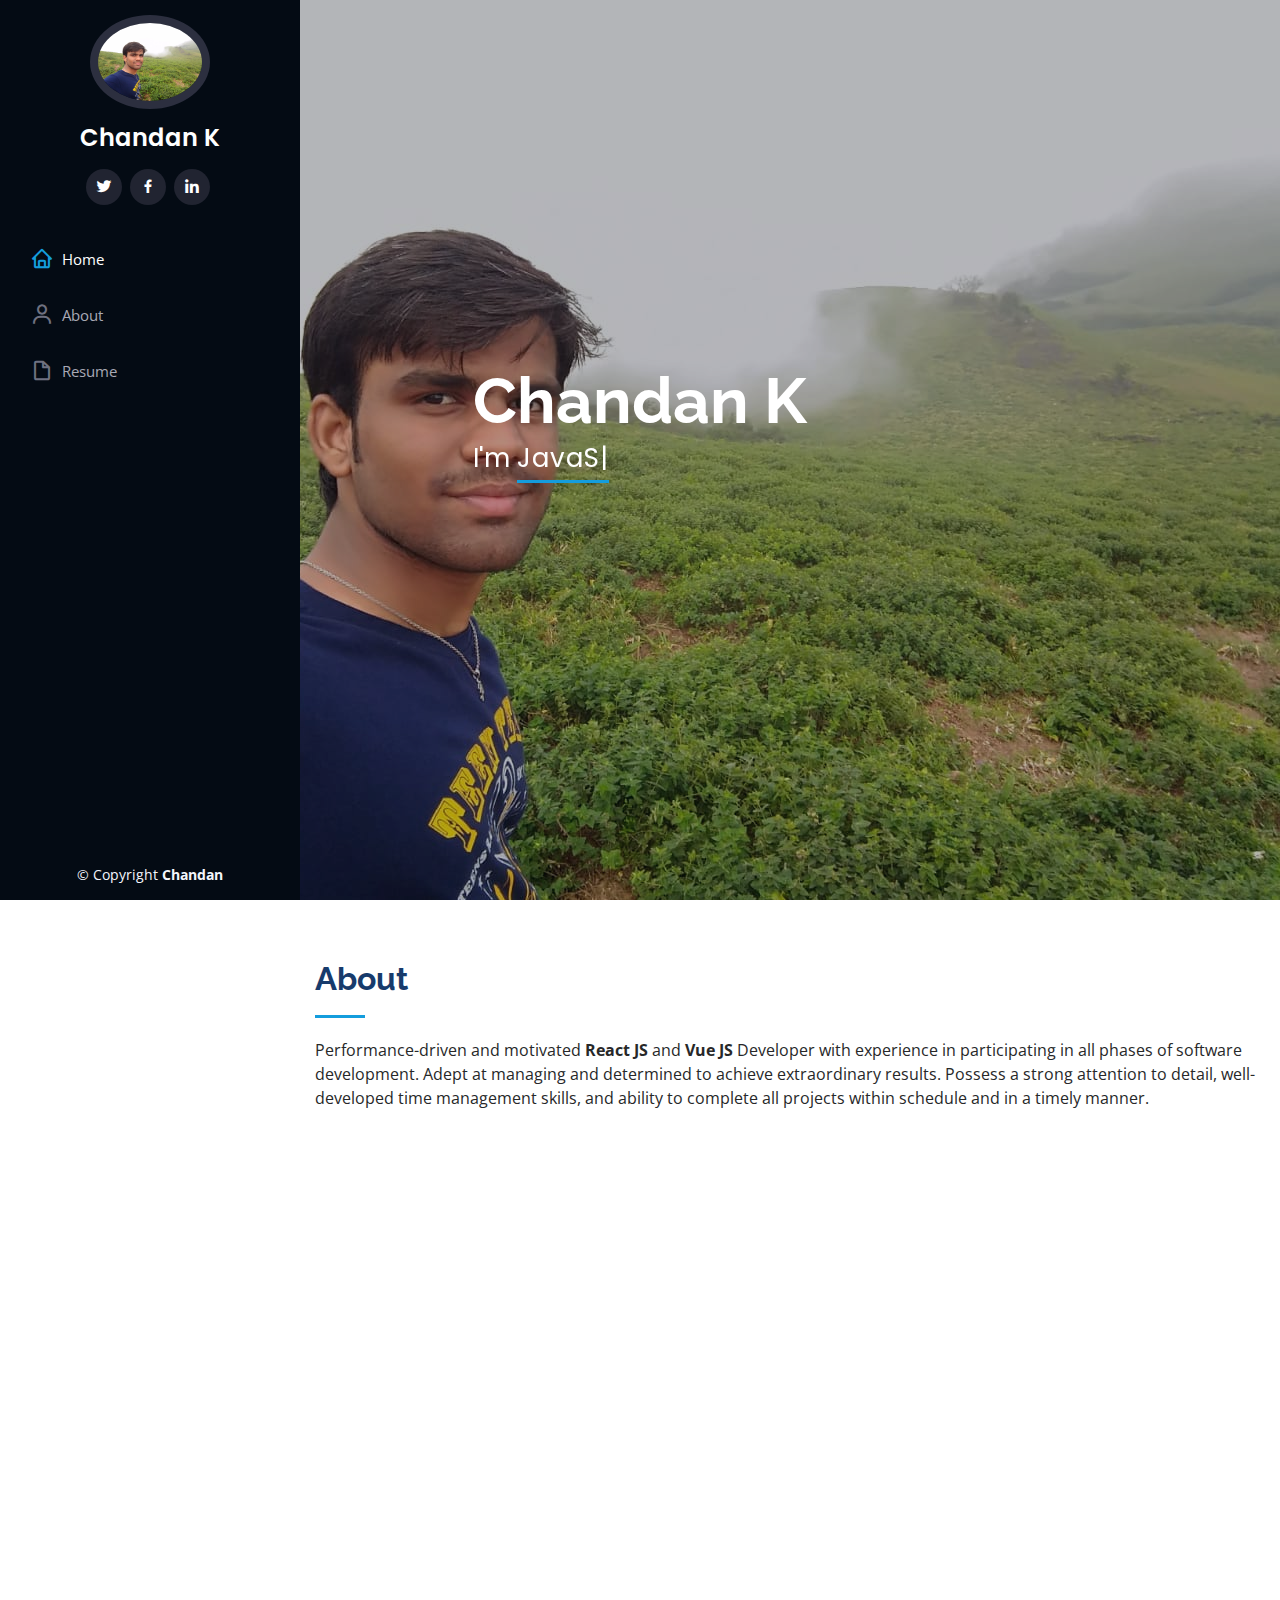
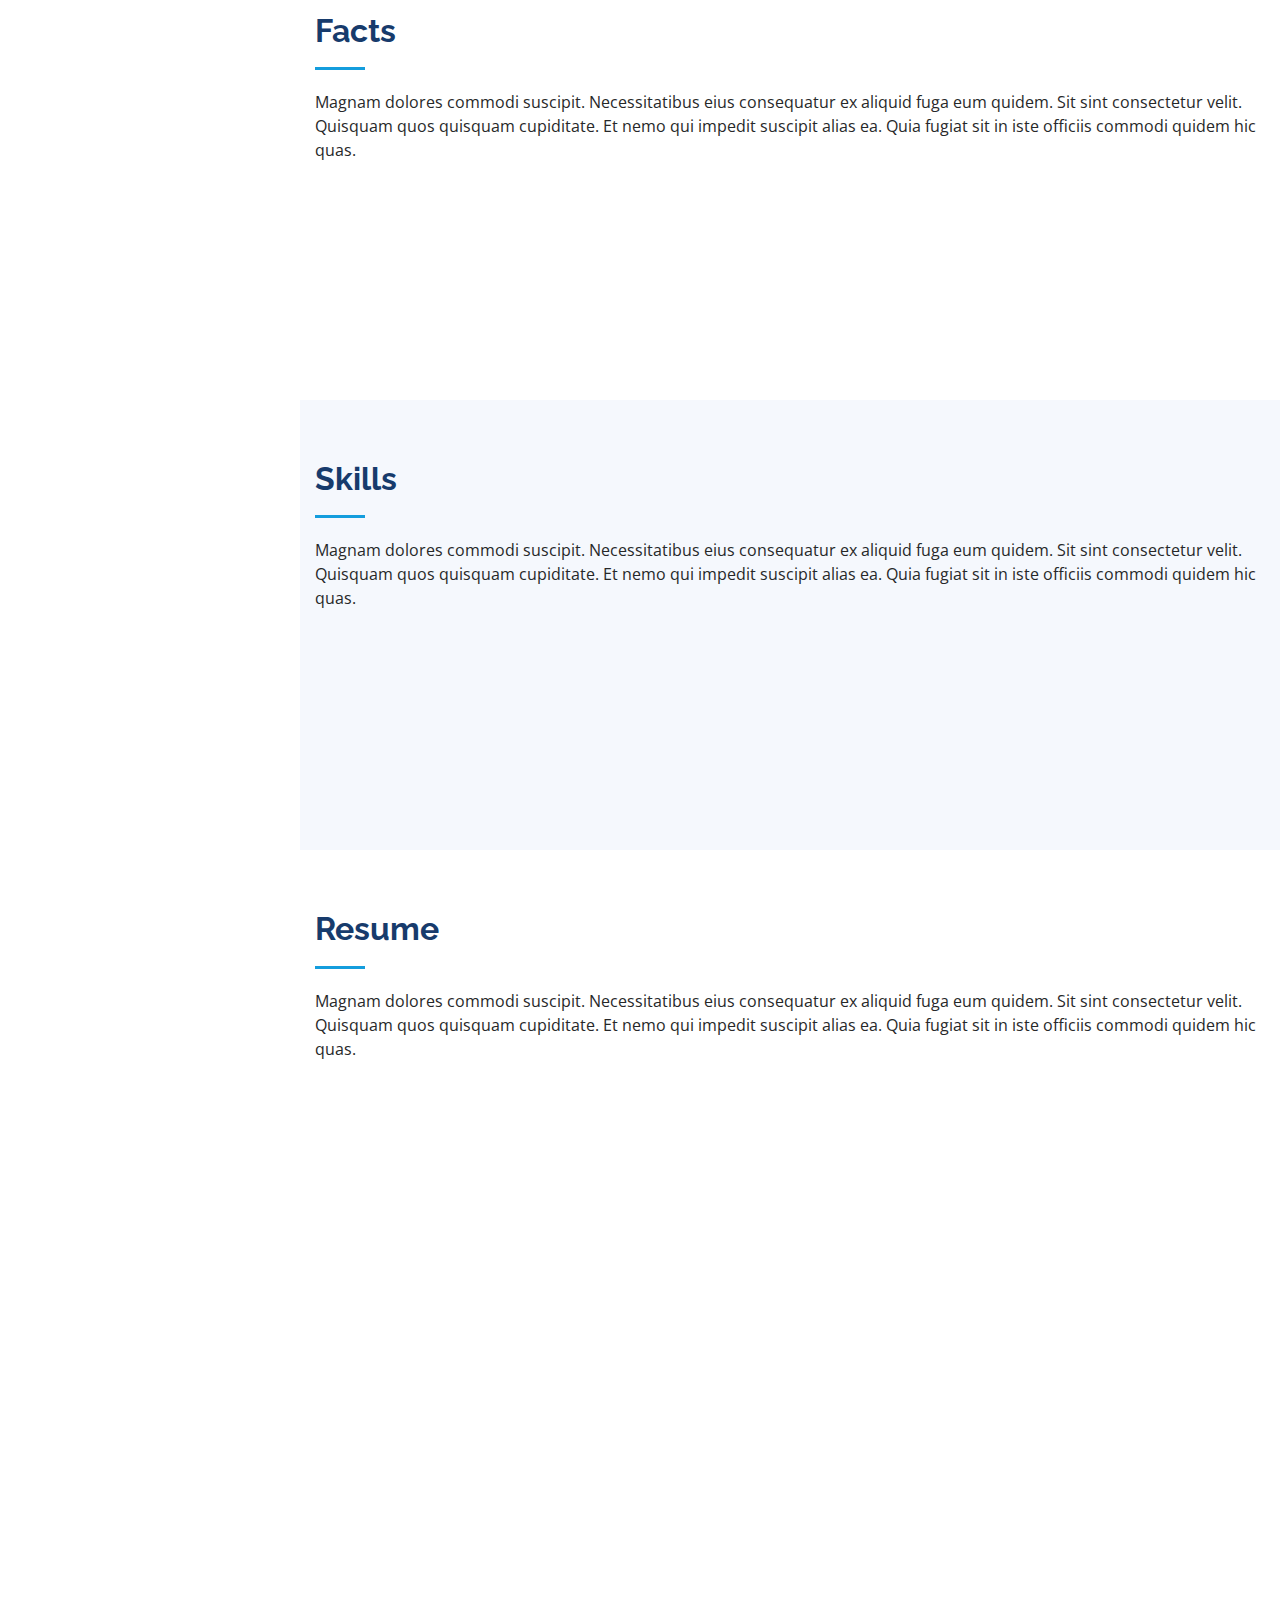
==== index.html @ 4ea357bc "[Portfolio] first commit" ====
<!DOCTYPE html>
<html lang="en">

<head>
  <meta charset="utf-8">
  <meta content="width=device-width, initial-scale=1.0" name="viewport">

  <title>iPortfolio Bootstrap Template - Index</title>
  <meta content="" name="description">
  <meta content="" name="keywords">

  <!-- Favicons -->
  <link href="assets/img/favicon.png" rel="icon">
  <link href="assets/img/apple-touch-icon.png" rel="apple-touch-icon">

  <!-- Google Fonts -->
  <link href="https://fonts.googleapis.com/css?family=Open+Sans:300,300i,400,400i,600,600i,700,700i|Raleway:300,300i,400,400i,500,500i,600,600i,700,700i|Poppins:300,300i,400,400i,500,500i,600,600i,700,700i" rel="stylesheet">

  <!-- Vendor CSS Files -->
  <link href="assets/vendor/bootstrap/css/bootstrap.min.css" rel="stylesheet">
  <link href="assets/vendor/icofont/icofont.min.css" rel="stylesheet">
  <link href="assets/vendor/boxicons/css/boxicons.min.css" rel="stylesheet">
  <link href="assets/vendor/venobox/venobox.css" rel="stylesheet">
  <link href="assets/vendor/owl.carousel/assets/owl.carousel.min.css" rel="stylesheet">
  <link href="assets/vendor/aos/aos.css" rel="stylesheet">

  <!-- Template Main CSS File -->
  <link href="assets/css/style.css" rel="stylesheet">

  <!-- =======================================================
  * Template Name: iPortfolio - v1.5.1
  * Template URL: https://bootstrapmade.com/iportfolio-bootstrap-portfolio-websites-template/
  * Author: BootstrapMade.com
  * License: https://bootstrapmade.com/license/
  ======================================================== -->
</head>

<body>

  <!-- ======= Mobile nav toggle button ======= -->
  <button type="button" class="mobile-nav-toggle d-xl-none"><i class="icofont-navigation-menu"></i></button>

  <!-- ======= Header ======= -->
  <header id="header">
    <div class="d-flex flex-column">

      <div class="profile">
        <img src="assets/img/profile/chandan-nature.jpeg" alt="" class="img-fluid rounded-circle">
        <h1 class="text-light"><a href="index.html">Chandan K</a></h1>
        <div class="social-links mt-3 text-center">
          <a href="https://twitter.com/Chandu8050?s=08" class="twitter"><i class="bx bxl-twitter"></i></a>
          <a href="https://www.facebook.com/profile.php?id=100023214450200" class="facebook"><i class="bx bxl-facebook"></i></a>
          <a href="https://www.linkedin.com/in/chandan-k-1959a9139" class="linkedin"><i class="bx bxl-linkedin"></i></a>
        </div>
      </div>

      <nav class="nav-menu">
        <ul>
          <li class="active"><a href="index.html"><i class="bx bx-home"></i> <span>Home</span></a></li>
          <li><a href="#about"><i class="bx bx-user"></i> <span>About</span></a></li>
          <li><a href="#resume"><i class="bx bx-file-blank"></i> <span>Resume</span></a></li>

        </ul>
      </nav><!-- .nav-menu -->
      <button type="button" class="mobile-nav-toggle d-xl-none"><i class="icofont-navigation-menu"></i></button>

    </div>
  </header><!-- End Header -->

  <!-- ======= Hero Section ======= -->
  <section id="hero" class="d-flex flex-column justify-content-center align-items-center">
    <div class="hero-container" data-aos="fade-in">
      <h1>Chandan K</h1>
      <p>I'm <span class="typed" data-typed-items="JavaScript Developer, React JS Developer, Vue JS Developer"></span></p>
    </div>
  </section><!-- End Hero -->

  <main id="main">

    <!-- ======= About Section ======= -->
    <section id="about" class="about">
      <div class="container">

        <div class="section-title">
          <h2>About</h2>
          <p>Performance-driven and motivated <b>React JS</b> and <b>Vue JS</b> Developer with experience in participating in all phases of software development. Adept at managing and determined to achieve extraordinary results. Possess a strong attention to detail, well-developed time management skills, and ability to complete all projects within schedule and in a timely manner.</p>
        </div>

        <div class="row">
          <div class="col-lg-4" data-aos="fade-right">
            <img src="assets/img/profile/chandan-nature.jpeg" class="img-fluid" alt="">
          </div>
          <div class="col-lg-8 pt-4 pt-lg-0 content" data-aos="fade-left">
            <h3>React &amp; Vue JS Developer.</h3>
            <p class="font-italic">
              Self-motivated JavaScript Developer with 2+ years of experience.
            </p>
            <div class="row">
              <div class="col-lg-6">
                <ul>
                  <li><i class="icofont-rounded-right"></i> <strong>Birthday:</strong> 1 June 1995</li>
                  <li><i class="icofont-rounded-right"></i> <strong>Website:</strong> Chandan</li>
                  <li><i class="icofont-rounded-right"></i> <strong>Phone:</strong>+91 8073313708</li>
                  <li><i class="icofont-rounded-right"></i> <strong>City:</strong> Bangalore, India</li>
                </ul>
              </div>
              <div class="col-lg-6">
                <ul>
                  <li><i class="icofont-rounded-right"></i> <strong>Age:</strong> 25</li>
                  <li><i class="icofont-rounded-right"></i> <strong>Degree:</strong> BE</li>
                  <li><i class="icofont-rounded-right"></i> <strong>PhEmailone:</strong> email@example.com</li>
                  <li><i class="icofont-rounded-right"></i> <strong>Freelance:</strong> Available</li>
                </ul>
              </div>
            </div>
            <p>
              Officiis eligendi itaque labore et dolorum mollitia officiis optio vero. Quisquam sunt adipisci omnis et ut. Nulla accusantium dolor incidunt officia tempore. Et eius omnis.
              Cupiditate ut dicta maxime officiis quidem quia. Sed et consectetur qui quia repellendus itaque neque. Aliquid amet quidem ut quaerat cupiditate. Ab et eum qui repellendus omnis culpa magni laudantium dolores.
            </p>
          </div>
        </div>

      </div>
    </section><!-- End About Section -->

    <!-- ======= Facts Section ======= -->
    <section id="facts" class="facts">
      <div class="container">

        <div class="section-title">
          <h2>Facts</h2>
          <p>Magnam dolores commodi suscipit. Necessitatibus eius consequatur ex aliquid fuga eum quidem. Sit sint consectetur velit. Quisquam quos quisquam cupiditate. Et nemo qui impedit suscipit alias ea. Quia fugiat sit in iste officiis commodi quidem hic quas.</p>
        </div>

        <div class="row no-gutters">

          <div class="col-lg-3 col-md-6 d-md-flex align-items-md-stretch" data-aos="fade-up">
            <div class="count-box">
              <i class="icofont-simple-smile"></i>
              <span data-toggle="counter-up">232</span>
              <p><strong>Happy Clients</strong> consequuntur quae</p>
            </div>
          </div>

          <div class="col-lg-3 col-md-6 d-md-flex align-items-md-stretch" data-aos="fade-up" data-aos-delay="100">
            <div class="count-box">
              <i class="icofont-document-folder"></i>
              <span data-toggle="counter-up">521</span>
              <p><strong>Projects</strong> adipisci atque cum quia aut</p>
            </div>
          </div>

          <div class="col-lg-3 col-md-6 d-md-flex align-items-md-stretch" data-aos="fade-up" data-aos-delay="200">
            <div class="count-box">
              <i class="icofont-live-support"></i>
              <span data-toggle="counter-up">1,463</span>
              <p><strong>Hours Of Support</strong> aut commodi quaerat</p>
            </div>
          </div>

          <div class="col-lg-3 col-md-6 d-md-flex align-items-md-stretch" data-aos="fade-up" data-aos-delay="300">
            <div class="count-box">
              <i class="icofont-users-alt-5"></i>
              <span data-toggle="counter-up">15</span>
              <p><strong>Hard Workers</strong> rerum asperiores dolor</p>
            </div>
          </div>

        </div>

      </div>
    </section><!-- End Facts Section -->

    <!-- ======= Skills Section ======= -->
    <section id="skills" class="skills section-bg">
      <div class="container">

        <div class="section-title">
          <h2>Skills</h2>
          <p>Magnam dolores commodi suscipit. Necessitatibus eius consequatur ex aliquid fuga eum quidem. Sit sint consectetur velit. Quisquam quos quisquam cupiditate. Et nemo qui impedit suscipit alias ea. Quia fugiat sit in iste officiis commodi quidem hic quas.</p>
        </div>

        <div class="row skills-content">

          <div class="col-lg-6" data-aos="fade-up">

            <div class="progress">
              <span class="skill">HTML <i class="val">100%</i></span>
              <div class="progress-bar-wrap">
                <div class="progress-bar" role="progressbar" aria-valuenow="100" aria-valuemin="0" aria-valuemax="100"></div>
              </div>
            </div>

            <div class="progress">
              <span class="skill">CSS <i class="val">90%</i></span>
              <div class="progress-bar-wrap">
                <div class="progress-bar" role="progressbar" aria-valuenow="90" aria-valuemin="0" aria-valuemax="100"></div>
              </div>
            </div>

            <div class="progress">
              <span class="skill">JavaScript <i class="val">75%</i></span>
              <div class="progress-bar-wrap">
                <div class="progress-bar" role="progressbar" aria-valuenow="75" aria-valuemin="0" aria-valuemax="100"></div>
              </div>
            </div>

          </div>

          <div class="col-lg-6" data-aos="fade-up" data-aos-delay="100">

            <div class="progress">
              <span class="skill">PHP <i class="val">80%</i></span>
              <div class="progress-bar-wrap">
                <div class="progress-bar" role="progressbar" aria-valuenow="80" aria-valuemin="0" aria-valuemax="100"></div>
              </div>
            </div>

            <div class="progress">
              <span class="skill">WordPress/CMS <i class="val">90%</i></span>
              <div class="progress-bar-wrap">
                <div class="progress-bar" role="progressbar" aria-valuenow="90" aria-valuemin="0" aria-valuemax="100"></div>
              </div>
            </div>

            <div class="progress">
              <span class="skill">Photoshop <i class="val">55%</i></span>
              <div class="progress-bar-wrap">
                <div class="progress-bar" role="progressbar" aria-valuenow="55" aria-valuemin="0" aria-valuemax="100"></div>
              </div>
            </div>

          </div>

        </div>

      </div>
    </section><!-- End Skills Section -->

    <!-- ======= Resume Section ======= -->
    <section id="resume" class="resume">
      <div class="container">

        <div class="section-title">
          <h2>Resume</h2>
          <p>Magnam dolores commodi suscipit. Necessitatibus eius consequatur ex aliquid fuga eum quidem. Sit sint consectetur velit. Quisquam quos quisquam cupiditate. Et nemo qui impedit suscipit alias ea. Quia fugiat sit in iste officiis commodi quidem hic quas.</p>
        </div>

        <div class="row">
          <div class="col-lg-6" data-aos="fade-up">
            <h3 class="resume-title">Sumary</h3>
            <div class="resume-item pb-0">
              <h4>Chandan K</h4>
              <p><em>Innovative and deadline-driven Graphic Designer with 3+ years of experience designing and developing user-centered digital/print marketing material from initial concept to final, polished deliverable.</em></p>
              <ul>
                <li>Portland par 127,Orlando, FL</li>
                <li>(123) 456-7891</li>
                <li>alice.barkley@example.com</li>
              </ul>
            </div>

            <h3 class="resume-title">Education</h3>
            <div class="resume-item">
              <h4>Master of Fine Arts &amp; Graphic Design</h4>
              <h5>2015 - 2016</h5>
              <p><em>Rochester Institute of Technology, Rochester, NY</em></p>
              <p>Qui deserunt veniam. Et sed aliquam labore tempore sed quisquam iusto autem sit. Ea vero voluptatum qui ut dignissimos deleniti nerada porti sand markend</p>
            </div>
            <div class="resume-item">
              <h4>Bachelor of Fine Arts &amp; Graphic Design</h4>
              <h5>2010 - 2014</h5>
              <p><em>Rochester Institute of Technology, Rochester, NY</em></p>
              <p>Quia nobis sequi est occaecati aut. Repudiandae et iusto quae reiciendis et quis Eius vel ratione eius unde vitae rerum voluptates asperiores voluptatem Earum molestiae consequatur neque etlon sader mart dila</p>
            </div>
          </div>
          <div class="col-lg-6" data-aos="fade-up" data-aos-delay="100">
            <h3 class="resume-title">Professional Experience</h3>
            <div class="resume-item">
              <h4>Senior graphic design specialist</h4>
              <h5>2019 - Present</h5>
              <p><em>Experion, New York, NY </em></p>
              <ul>
                <li>Lead in the design, development, and implementation of the graphic, layout, and production communication materials</li>
                <li>Delegate tasks to the 7 members of the design team and provide counsel on all aspects of the project. </li>
                <li>Supervise the assessment of all graphic materials in order to ensure quality and accuracy of the design</li>
                <li>Oversee the efficient use of production project budgets ranging from $2,000 - $25,000</li>
              </ul>
            </div>
            <div class="resume-item">
              <h4>Graphic design specialist</h4>
              <h5>2017 - 2018</h5>
              <p><em>Stepping Stone Advertising, New York, NY</em></p>
              <ul>
                <li>Developed numerous marketing programs (logos, brochures,infographics, presentations, and advertisements).</li>
                <li>Managed up to 5 projects or tasks at a given time while under pressure</li>
                <li>Recommended and consulted with clients on the most appropriate graphic design</li>
                <li>Created 4+ design presentations and proposals a month for clients and account managers</li>
              </ul>
            </div>
          </div>
        </div>

      </div>
    </section><!-- End Resume Section -->

  </main><!-- End #main -->

  <!-- ======= Footer ======= -->
  <footer id="footer">
    <div class="container">
      <div class="copyright">
        &copy; Copyright <strong><span>Chandan</span></strong>
      </div>
    </div>
  </footer><!-- End  Footer -->

  <a href="#" class="back-to-top"><i class="icofont-simple-up"></i></a>

  <!-- Vendor JS Files -->
  <script src="assets/vendor/jquery/jquery.min.js"></script>
  <script src="assets/vendor/bootstrap/js/bootstrap.bundle.min.js"></script>
  <script src="assets/vendor/jquery.easing/jquery.easing.min.js"></script>
  <script src="assets/vendor/php-email-form/validate.js"></script>
  <script src="assets/vendor/waypoints/jquery.waypoints.min.js"></script>
  <script src="assets/vendor/counterup/counterup.min.js"></script>
  <script src="assets/vendor/isotope-layout/isotope.pkgd.min.js"></script>
  <script src="assets/vendor/venobox/venobox.min.js"></script>
  <script src="assets/vendor/owl.carousel/owl.carousel.min.js"></script>
  <script src="assets/vendor/typed.js/typed.min.js"></script>
  <script src="assets/vendor/aos/aos.js"></script>

  <!-- Template Main JS File -->
  <script src="assets/js/main.js"></script>

</body>

</html>
---- assets/vendor/venobox/venobox.css ----
/* ------ venobox.css --------*/
.vbox-overlay *, .vbox-overlay *:before, .vbox-overlay *:after{
    -webkit-backface-visibility: hidden;
    -webkit-box-sizing:border-box;
    -moz-box-sizing:border-box;
    box-sizing:border-box;
}
.vbox-overlay * { 
    -webkit-backface-visibility: visible;
    backface-visibility: visible;
}
.vbox-overlay{
    display: -webkit-flex;
    display: flex;
    -webkit-flex-direction: column;
    flex-direction: column;
    -webkit-justify-content: center;
    justify-content: center;
    -webkit-align-items: center;
    align-items: center;
    position: fixed;
    left: 0;
    top: 0;
    bottom: 0;
    right: 0;
    z-index: 999999;
}

/* ----- navigation ----- */
.vbox-title{
    width: 100%;
    height: 40px;
    float: left;
    text-align: center;
    line-height: 28px;
    font-size: 12px;
    padding: 6px 50px;
    overflow: hidden;
    position: fixed;
    display: none;
    left: 0;
    z-index: 89;
}
.vbox-close{
    cursor: pointer;
    position: fixed;
    top: -1px;
    right: 0;
    width: 50px;
    height: 40px;
    padding: 6px;
    display: block;
    background-position:10px center;
    overflow: hidden;
    font-size: 24px;
    line-height: 1;
    text-align: center;
    z-index: 99;
}
.vbox-left{
    cursor: pointer;
    position: fixed;
    left: 0;
    height: 40px;
    overflow: hidden;
    line-height: 28px;
    font-size: 12px;
    z-index: 99;
    display: flex;
    align-items:center;
}
.vbox-num{
    display: inline-block;
    margin: 6px 0 6px 15px;
}
/* ----- Social share ----- */
.vbox-share{
    line-height: 28px;
    font-size: 12px;
    overflow: hidden;
    position: fixed;
    left: 0;
    z-index: 98;
    display: flex;
    align-items:center;
    justify-content: center;
    width: 100%;
    text-align: center;
}
.vbox-share svg{
    max-height: 28px;
    width: 28px;
    z-index: 10;
    margin-left: 12px;
    margin-top: 6px;
    margin-bottom: 6px;
    vertical-align: middle;
}


/* ----- navigation ARROWS ----- */
.vbox-next, .vbox-prev{
    position: fixed;
    top: 50%;
    margin-top: -15px;
    overflow: hidden;
    cursor: pointer;
    display: block;
    width: 45px;
    height: 45px;
    z-index: 99;
}
.vbox-next span, .vbox-prev span{
    position: relative;
    width: 20px;
    height: 20px;
    border: 2px solid transparent;
    border-top-color: #B6B6B6;
    border-right-color: #B6B6B6;
    text-indent: -100px;
    position: absolute;
    top: 8px;
    display: block;
}
.vbox-prev{
    left: 15px;
}
.vbox-next{
    right: 15px;
}
.vbox-prev span{
    left: 10px;
    -ms-transform: rotate(-135deg);
    -webkit-transform: rotate(-135deg);
    transform: rotate(-135deg);
}
.vbox-next span{
    -ms-transform: rotate(45deg);
    -webkit-transform: rotate(45deg);
    transform: rotate(45deg);
    right: 10px;
}
/* ------- inline window ------ */
.vbox-inline{
    width: 420px;
    height: 315px;
    height: 70vh;
    padding: 10px;
    background: #fff;
    margin: 0 auto;
    overflow: auto;
    text-align: left;
}
/* ------- Video & iFrames window ------ */
.venoframe{
    max-width: 100%;
    width: 100%;
    border: none;
    width: 100%;
    height: 260px;
    height: 70vh;
}
.venoframe.vbvid{
    height: 260px;
}
@media (min-width: 768px) {
    .venoframe, .vbox-inline{
        width: 90%;
        height: 360px;
        height: 70vh;
    }
    .venoframe.vbvid{
        width: 640px;
        height: 360px;
    }
}
@media (min-width: 992px) {
    .venoframe, .vbox-inline{
        max-width: 1200px;
        width: 80%;
        height: 540px;
        height: 70vh;
    }
    .venoframe.vbvid{
        width: 960px;
        height: 540px;
    }
}
/* 
Please do NOT edit this part! 
or at least read this note: http://i.imgur.com/7C0ws9e.gif
*/
.vbox-open{
    overflow: hidden;
}
.vbox-container{
    position: absolute;
    left: 0;
    right: 0;
    top: 0;
    bottom: 0;
    overflow-x: hidden;
    overflow-y: scroll;
    overflow-scrolling: touch;
    -webkit-overflow-scrolling: touch;
    z-index: 20;
    max-height: 100%;

}

.vbox-content{
    text-align: center;
    float: left;
    width: 100%;
    position: relative;
    overflow: hidden;
    padding: 20px 4%;
}
.vbox-container img{
    max-width: 100%;
    height: auto;
}
.vbox-figlio{
    box-shadow: 0 0 12px rgba(0,0,0,0.19), 0 6px 6px rgba(0,0,0,0.23);
    max-width: 100%;
    text-align: initial;
}
img.vbox-figlio{
    -webkit-user-select: none;
-khtml-user-select: none;
-moz-user-select: none;
-o-user-select: none;
user-select: none;
}
.vbox-content.swipe-left{
    margin-left: -200px !important;
}
.vbox-content.swipe-right{
    margin-left: 200px !important;
}
.vbox-animated{
    webkit-transition: margin 300ms ease-out;
    transition: margin 300ms ease-out;
}

/* ---------- preloader ----------
 * SPINKIT 
 * http://tobiasahlin.com/spinkit/
-------------------------------- */
.sk-double-bounce,.sk-rotating-plane{width:40px;height:40px;margin:40px auto}.sk-rotating-plane{background-color:#333;-webkit-animation:sk-rotatePlane 1.2s infinite ease-in-out;animation:sk-rotatePlane 1.2s infinite ease-in-out}@-webkit-keyframes sk-rotatePlane{0%{-webkit-transform:perspective(120px) rotateX(0) rotateY(0);transform:perspective(120px) rotateX(0) rotateY(0)}50%{-webkit-transform:perspective(120px) rotateX(-180.1deg) rotateY(0);transform:perspective(120px) rotateX(-180.1deg) rotateY(0)}100%{-webkit-transform:perspective(120px) rotateX(-180deg) rotateY(-179.9deg);transform:perspective(120px) rotateX(-180deg) rotateY(-179.9deg)}}@keyframes sk-rotatePlane{0%{-webkit-transform:perspective(120px) rotateX(0) rotateY(0);transform:perspective(120px) rotateX(0) rotateY(0)}50%{-webkit-transform:perspective(120px) rotateX(-180.1deg) rotateY(0);transform:perspective(120px) rotateX(-180.1deg) rotateY(0)}100%{-webkit-transform:perspective(120px) rotateX(-180deg) rotateY(-179.9deg);transform:perspective(120px) rotateX(-180deg) rotateY(-179.9deg)}}.sk-double-bounce{position:relative}.sk-double-bounce .sk-child{width:100%;height:100%;border-radius:50%;background-color:#333;opacity:.6;position:absolute;top:0;left:0;-webkit-animation:sk-doubleBounce 2s infinite ease-in-out;animation:sk-doubleBounce 2s infinite ease-in-out}.sk-chasing-dots .sk-child,.sk-spinner-pulse,.sk-three-bounce .sk-child{background-color:#333;border-radius:100%}.sk-double-bounce .sk-double-bounce2{-webkit-animation-delay:-1s;animation-delay:-1s}@-webkit-keyframes sk-doubleBounce{0%,100%{-webkit-transform:scale(0);transform:scale(0)}50%{-webkit-transform:scale(1);transform:scale(1)}}@keyframes sk-doubleBounce{0%,100%{-webkit-transform:scale(0);transform:scale(0)}50%{-webkit-transform:scale(1);transform:scale(1)}}.sk-wave{margin:40px auto;width:50px;height:40px;text-align:center;font-size:10px}.sk-wave .sk-rect{background-color:#333;height:100%;width:6px;display:inline-block;-webkit-animation:sk-waveStretchDelay 1.2s infinite ease-in-out;animation:sk-waveStretchDelay 1.2s infinite ease-in-out}.sk-wave .sk-rect1{-webkit-animation-delay:-1.2s;animation-delay:-1.2s}.sk-wave .sk-rect2{-webkit-animation-delay:-1.1s;animation-delay:-1.1s}.sk-wave .sk-rect3{-webkit-animation-delay:-1s;animation-delay:-1s}.sk-wave .sk-rect4{-webkit-animation-delay:-.9s;animation-delay:-.9s}.sk-wave .sk-rect5{-webkit-animation-delay:-.8s;animation-delay:-.8s}@-webkit-keyframes sk-waveStretchDelay{0%,100%,40%{-webkit-transform:scaleY(.4);transform:scaleY(.4)}20%{-webkit-transform:scaleY(1);transform:scaleY(1)}}@keyframes sk-waveStretchDelay{0%,100%,40%{-webkit-transform:scaleY(.4);transform:scaleY(.4)}20%{-webkit-transform:scaleY(1);transform:scaleY(1)}}.sk-wandering-cubes{margin:40px auto;width:40px;height:40px;position:relative}.sk-wandering-cubes .sk-cube{background-color:#333;width:10px;height:10px;position:absolute;top:0;left:0;-webkit-animation:sk-wanderingCube 1.8s ease-in-out -1.8s infinite both;animation:sk-wanderingCube 1.8s ease-in-out -1.8s infinite both}.sk-chasing-dots,.sk-spinner-pulse{width:40px;height:40px;margin:40px auto}.sk-wandering-cubes .sk-cube2{-webkit-animation-delay:-.9s;animation-delay:-.9s}@-webkit-keyframes sk-wanderingCube{0%{-webkit-transform:rotate(0);transform:rotate(0)}25%{-webkit-transform:translateX(30px) rotate(-90deg) scale(.5);transform:translateX(30px) rotate(-90deg) scale(.5)}50%{-webkit-transform:translateX(30px) translateY(30px) rotate(-179deg);transform:translateX(30px) translateY(30px) rotate(-179deg)}50.1%{-webkit-transform:translateX(30px) translateY(30px) rotate(-180deg);transform:translateX(30px) translateY(30px) rotate(-180deg)}75%{-webkit-transform:translateX(0) translateY(30px) rotate(-270deg) scale(.5);transform:translateX(0) translateY(30px) rotate(-270deg) scale(.5)}100%{-webkit-transform:rotate(-360deg);transform:rotate(-360deg)}}@keyframes sk-wanderingCube{0%{-webkit-transform:rotate(0);transform:rotate(0)}25%{-webkit-transform:translateX(30px) rotate(-90deg) scale(.5);transform:translateX(30px) rotate(-90deg) scale(.5)}50%{-webkit-transform:translateX(30px) translateY(30px) rotate(-179deg);transform:translateX(30px) translateY(30px) rotate(-179deg)}50.1%{-webkit-transform:translateX(30px) translateY(30px) rotate(-180deg);transform:translateX(30px) translateY(30px) rotate(-180deg)}75%{-webkit-transform:translateX(0) translateY(30px) rotate(-270deg) scale(.5);transform:translateX(0) translateY(30px) rotate(-270deg) scale(.5)}100%{-webkit-transform:rotate(-360deg);transform:rotate(-360deg)}}.sk-spinner-pulse{-webkit-animation:sk-pulseScaleOut 1s infinite ease-in-out;animation:sk-pulseScaleOut 1s infinite ease-in-out}@-webkit-keyframes sk-pulseScaleOut{0%{-webkit-transform:scale(0);transform:scale(0)}100%{-webkit-transform:scale(1);transform:scale(1);opacity:0}}@keyframes sk-pulseScaleOut{0%{-webkit-transform:scale(0);transform:scale(0)}100%{-webkit-transform:scale(1);transform:scale(1);opacity:0}}.sk-chasing-dots{position:relative;text-align:center;-webkit-animation:sk-chasingDotsRotate 2s infinite linear;animation:sk-chasingDotsRotate 2s infinite linear}.sk-chasing-dots .sk-child{width:60%;height:60%;display:inline-block;position:absolute;top:0;-webkit-animation:sk-chasingDotsBounce 2s infinite ease-in-out;animation:sk-chasingDotsBounce 2s infinite ease-in-out}.sk-chasing-dots .sk-dot2{top:auto;bottom:0;-webkit-animation-delay:-1s;animation-delay:-1s}@-webkit-keyframes sk-chasingDotsRotate{100%{-webkit-transform:rotate(360deg);transform:rotate(360deg)}}@keyframes sk-chasingDotsRotate{100%{-webkit-transform:rotate(360deg);transform:rotate(360deg)}}@-webkit-keyframes sk-chasingDotsBounce{0%,100%{-webkit-transform:scale(0);transform:scale(0)}50%{-webkit-transform:scale(1);transform:scale(1)}}@keyframes sk-chasingDotsBounce{0%,100%{-webkit-transform:scale(0);transform:scale(0)}50%{-webkit-transform:scale(1);transform:scale(1)}}.sk-three-bounce{margin:40px auto;width:80px;text-align:center}.sk-three-bounce .sk-child{width:20px;height:20px;display:inline-block;-webkit-animation:sk-three-bounce 1.4s ease-in-out 0s infinite both;animation:sk-three-bounce 1.4s ease-in-out 0s infinite both}.sk-circle .sk-child:before,.sk-fading-circle .sk-circle:before{display:block;border-radius:100%;content:'';background-color:#333}.sk-three-bounce .sk-bounce1{-webkit-animation-delay:-.32s;animation-delay:-.32s}.sk-three-bounce .sk-bounce2{-webkit-animation-delay:-.16s;animation-delay:-.16s}@-webkit-keyframes sk-three-bounce{0%,100%,80%{-webkit-transform:scale(0);transform:scale(0)}40%{-webkit-transform:scale(1);transform:scale(1)}}@keyframes sk-three-bounce{0%,100%,80%{-webkit-transform:scale(0);transform:scale(0)}40%{-webkit-transform:scale(1);transform:scale(1)}}.sk-circle{margin:40px auto;width:40px;height:40px;position:relative}.sk-circle .sk-child{width:100%;height:100%;position:absolute;left:0;top:0}.sk-circle .sk-child:before{margin:0 auto;width:15%;height:15%;-webkit-animation:sk-circleBounceDelay 1.2s infinite ease-in-out both;animation:sk-circleBounceDelay 1.2s infinite ease-in-out both}.sk-circle .sk-circle2{-webkit-transform:rotate(30deg);-ms-transform:rotate(30deg);transform:rotate(30deg)}.sk-circle .sk-circle3{-webkit-transform:rotate(60deg);-ms-transform:rotate(60deg);transform:rotate(60deg)}.sk-circle .sk-circle4{-webkit-transform:rotate(90deg);-ms-transform:rotate(90deg);transform:rotate(90deg)}.sk-circle .sk-circle5{-webkit-transform:rotate(120deg);-ms-transform:rotate(120deg);transform:rotate(120deg)}.sk-circle .sk-circle6{-webkit-transform:rotate(150deg);-ms-transform:rotate(150deg);transform:rotate(150deg)}.sk-circle .sk-circle7{-webkit-transform:rotate(180deg);-ms-transform:rotate(180deg);transform:rotate(180deg)}.sk-circle .sk-circle8{-webkit-transform:rotate(210deg);-ms-transform:rotate(210deg);transform:rotate(210deg)}.sk-circle .sk-circle9{-webkit-transform:rotate(240deg);-ms-transform:rotate(240deg);transform:rotate(240deg)}.sk-circle .sk-circle10{-webkit-transform:rotate(270deg);-ms-transform:rotate(270deg);transform:rotate(270deg)}.sk-circle .sk-circle11{-webkit-transform:rotate(300deg);-ms-transform:rotate(300deg);transform:rotate(300deg)}.sk-circle .sk-circle12{-webkit-transform:rotate(330deg);-ms-transform:rotate(330deg);transform:rotate(330deg)}.sk-circle .sk-circle2:before{-webkit-animation-delay:-1.1s;animation-delay:-1.1s}.sk-circle .sk-circle3:before{-webkit-animation-delay:-1s;animation-delay:-1s}.sk-circle .sk-circle4:before{-webkit-animation-delay:-.9s;animation-delay:-.9s}.sk-circle .sk-circle5:before{-webkit-animation-delay:-.8s;animation-delay:-.8s}.sk-circle .sk-circle6:before{-webkit-animation-delay:-.7s;animation-delay:-.7s}.sk-circle .sk-circle7:before{-webkit-animation-delay:-.6s;animation-delay:-.6s}.sk-circle .sk-circle8:before{-webkit-animation-delay:-.5s;animation-delay:-.5s}.sk-circle .sk-circle9:before{-webkit-animation-delay:-.4s;animation-delay:-.4s}.sk-circle .sk-circle10:before{-webkit-animation-delay:-.3s;animation-delay:-.3s}.sk-circle .sk-circle11:before{-webkit-animation-delay:-.2s;animation-delay:-.2s}.sk-circle .sk-circle12:before{-webkit-animation-delay:-.1s;animation-delay:-.1s}@-webkit-keyframes sk-circleBounceDelay{0%,100%,80%{-webkit-transform:scale(0);transform:scale(0)}40%{-webkit-transform:scale(1);transform:scale(1)}}@keyframes sk-circleBounceDelay{0%,100%,80%{-webkit-transform:scale(0);transform:scale(0)}40%{-webkit-transform:scale(1);transform:scale(1)}}.sk-cube-grid{width:40px;height:40px;margin:40px auto}.sk-cube-grid .sk-cube{width:33.33%;height:33.33%;background-color:#333;float:left;-webkit-animation:sk-cubeGridScaleDelay 1.3s infinite ease-in-out;animation:sk-cubeGridScaleDelay 1.3s infinite ease-in-out}.sk-cube-grid .sk-cube1{-webkit-animation-delay:.2s;animation-delay:.2s}.sk-cube-grid .sk-cube2{-webkit-animation-delay:.3s;animation-delay:.3s}.sk-cube-grid .sk-cube3{-webkit-animation-delay:.4s;animation-delay:.4s}.sk-cube-grid .sk-cube4{-webkit-animation-delay:.1s;animation-delay:.1s}.sk-cube-grid .sk-cube5{-webkit-animation-delay:.2s;animation-delay:.2s}.sk-cube-grid .sk-cube6{-webkit-animation-delay:.3s;animation-delay:.3s}.sk-cube-grid .sk-cube7{-webkit-animation-delay:0ms;animation-delay:0ms}.sk-cube-grid .sk-cube8{-webkit-animation-delay:.1s;animation-delay:.1s}.sk-cube-grid .sk-cube9{-webkit-animation-delay:.2s;animation-delay:.2s}@-webkit-keyframes sk-cubeGridScaleDelay{0%,100%,70%{-webkit-transform:scale3D(1,1,1);transform:scale3D(1,1,1)}35%{-webkit-transform:scale3D(0,0,1);transform:scale3D(0,0,1)}}@keyframes sk-cubeGridScaleDelay{0%,100%,70%{-webkit-transform:scale3D(1,1,1);transform:scale3D(1,1,1)}35%{-webkit-transform:scale3D(0,0,1);transform:scale3D(0,0,1)}}.sk-fading-circle{margin:40px auto;width:40px;height:40px;position:relative}.sk-fading-circle .sk-circle{width:100%;height:100%;position:absolute;left:0;top:0}.sk-fading-circle .sk-circle:before{margin:0 auto;width:15%;height:15%;-webkit-animation:sk-circleFadeDelay 1.2s infinite ease-in-out both;animation:sk-circleFadeDelay 1.2s infinite ease-in-out both}.sk-fading-circle .sk-circle2{-webkit-transform:rotate(30deg);-ms-transform:rotate(30deg);transform:rotate(30deg)}.sk-fading-circle .sk-circle3{-webkit-transform:rotate(60deg);-ms-transform:rotate(60deg);transform:rotate(60deg)}.sk-fading-circle .sk-circle4{-webkit-transform:rotate(90deg);-ms-transform:rotate(90deg);transform:rotate(90deg)}.sk-fading-circle .sk-circle5{-webkit-transform:rotate(120deg);-ms-transform:rotate(120deg);transform:rotate(120deg)}.sk-fading-circle .sk-circle6{-webkit-transform:rotate(150deg);-ms-transform:rotate(150deg);transform:rotate(150deg)}.sk-fading-circle .sk-circle7{-webkit-transform:rotate(180deg);-ms-transform:rotate(180deg);transform:rotate(180deg)}.sk-fading-circle .sk-circle8{-webkit-transform:rotate(210deg);-ms-transform:rotate(210deg);transform:rotate(210deg)}.sk-fading-circle .sk-circle9{-webkit-transform:rotate(240deg);-ms-transform:rotate(240deg);transform:rotate(240deg)}.sk-fading-circle .sk-circle10{-webkit-transform:rotate(270deg);-ms-transform:rotate(270deg);transform:rotate(270deg)}.sk-fading-circle .sk-circle11{-webkit-transform:rotate(300deg);-ms-transform:rotate(300deg);transform:rotate(300deg)}.sk-fading-circle .sk-circle12{-webkit-transform:rotate(330deg);-ms-transform:rotate(330deg);transform:rotate(330deg)}.sk-fading-circle .sk-circle2:before{-webkit-animation-delay:-1.1s;animation-delay:-1.1s}.sk-fading-circle .sk-circle3:before{-webkit-animation-delay:-1s;animation-delay:-1s}.sk-fading-circle .sk-circle4:before{-webkit-animation-delay:-.9s;animation-delay:-.9s}.sk-fading-circle .sk-circle5:before{-webkit-animation-delay:-.8s;animation-delay:-.8s}.sk-fading-circle .sk-circle6:before{-webkit-animation-delay:-.7s;animation-delay:-.7s}.sk-fading-circle .sk-circle7:before{-webkit-animation-delay:-.6s;animation-delay:-.6s}.sk-fading-circle .sk-circle8:before{-webkit-animation-delay:-.5s;animation-delay:-.5s}.sk-fading-circle .sk-circle9:before{-webkit-animation-delay:-.4s;animation-delay:-.4s}.sk-fading-circle .sk-circle10:before{-webkit-animation-delay:-.3s;animation-delay:-.3s}.sk-fading-circle .sk-circle11:before{-webkit-animation-delay:-.2s;animation-delay:-.2s}.sk-fading-circle .sk-circle12:before{-webkit-animation-delay:-.1s;animation-delay:-.1s}@-webkit-keyframes sk-circleFadeDelay{0%,100%,39%{opacity:0}40%{opacity:1}}@keyframes sk-circleFadeDelay{0%,100%,39%{opacity:0}40%{opacity:1}}.sk-folding-cube{margin:40px auto;width:40px;height:40px;position:relative;-webkit-transform:rotateZ(45deg);transform:rotateZ(45deg)}.sk-folding-cube .sk-cube{float:left;width:50%;height:50%;position:relative;-webkit-transform:scale(1.1);-ms-transform:scale(1.1);transform:scale(1.1)}.sk-folding-cube .sk-cube:before{content:'';position:absolute;top:0;left:0;width:100%;height:100%;background-color:#333;-webkit-animation:sk-foldCubeAngle 2.4s infinite linear both;animation:sk-foldCubeAngle 2.4s infinite linear both;-webkit-transform-origin:100% 100%;-ms-transform-origin:100% 100%;transform-origin:100% 100%}.sk-folding-cube .sk-cube2{-webkit-transform:scale(1.1) rotateZ(90deg);transform:scale(1.1) rotateZ(90deg)}.sk-folding-cube .sk-cube3{-webkit-transform:scale(1.1) rotateZ(180deg);transform:scale(1.1) rotateZ(180deg)}.sk-folding-cube .sk-cube4{-webkit-transform:scale(1.1) rotateZ(270deg);transform:scale(1.1) rotateZ(270deg)}.sk-folding-cube .sk-cube2:before{-webkit-animation-delay:.3s;animation-delay:.3s}.sk-folding-cube .sk-cube3:before{-webkit-animation-delay:.6s;animation-delay:.6s}.sk-folding-cube .sk-cube4:before{-webkit-animation-delay:.9s;animation-delay:.9s}@-webkit-keyframes sk-foldCubeAngle{0%,10%{-webkit-transform:perspective(140px) rotateX(-180deg);transform:perspective(140px) rotateX(-180deg);opacity:0}25%,75%{-webkit-transform:perspective(140px) rotateX(0);transform:perspective(140px) rotateX(0);opacity:1}100%,90%{-webkit-transform:perspective(140px) rotateY(180deg);transform:perspective(140px) rotateY(180deg);opacity:0}}@keyframes sk-foldCubeAngle{0%,10%{-webkit-transform:perspective(140px) rotateX(-180deg);transform:perspective(140px) rotateX(-180deg);opacity:0}25%,75%{-webkit-transform:perspective(140px) rotateX(0);transform:perspective(140px) rotateX(0);opacity:1}100%,90%{-webkit-transform:perspective(140px) rotateY(180deg);transform:perspective(140px) rotateY(180deg);opacity:0}}
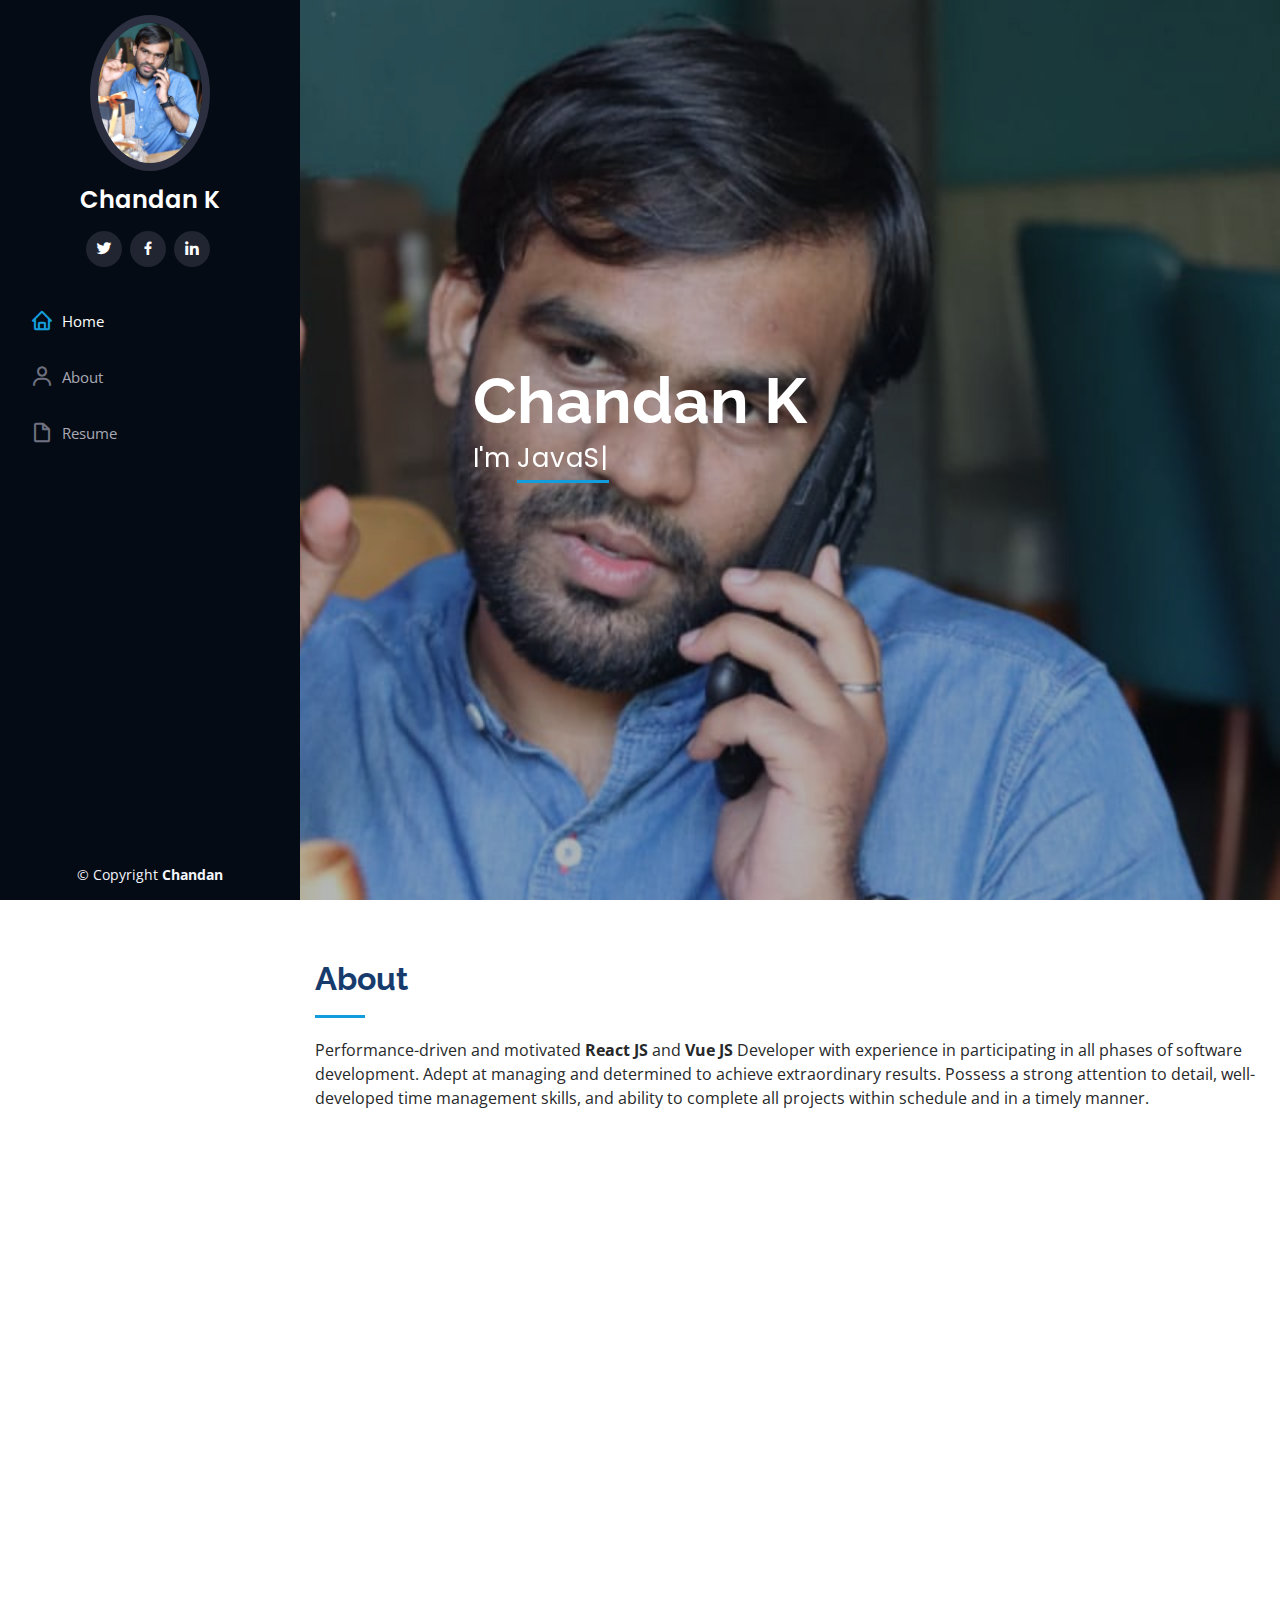
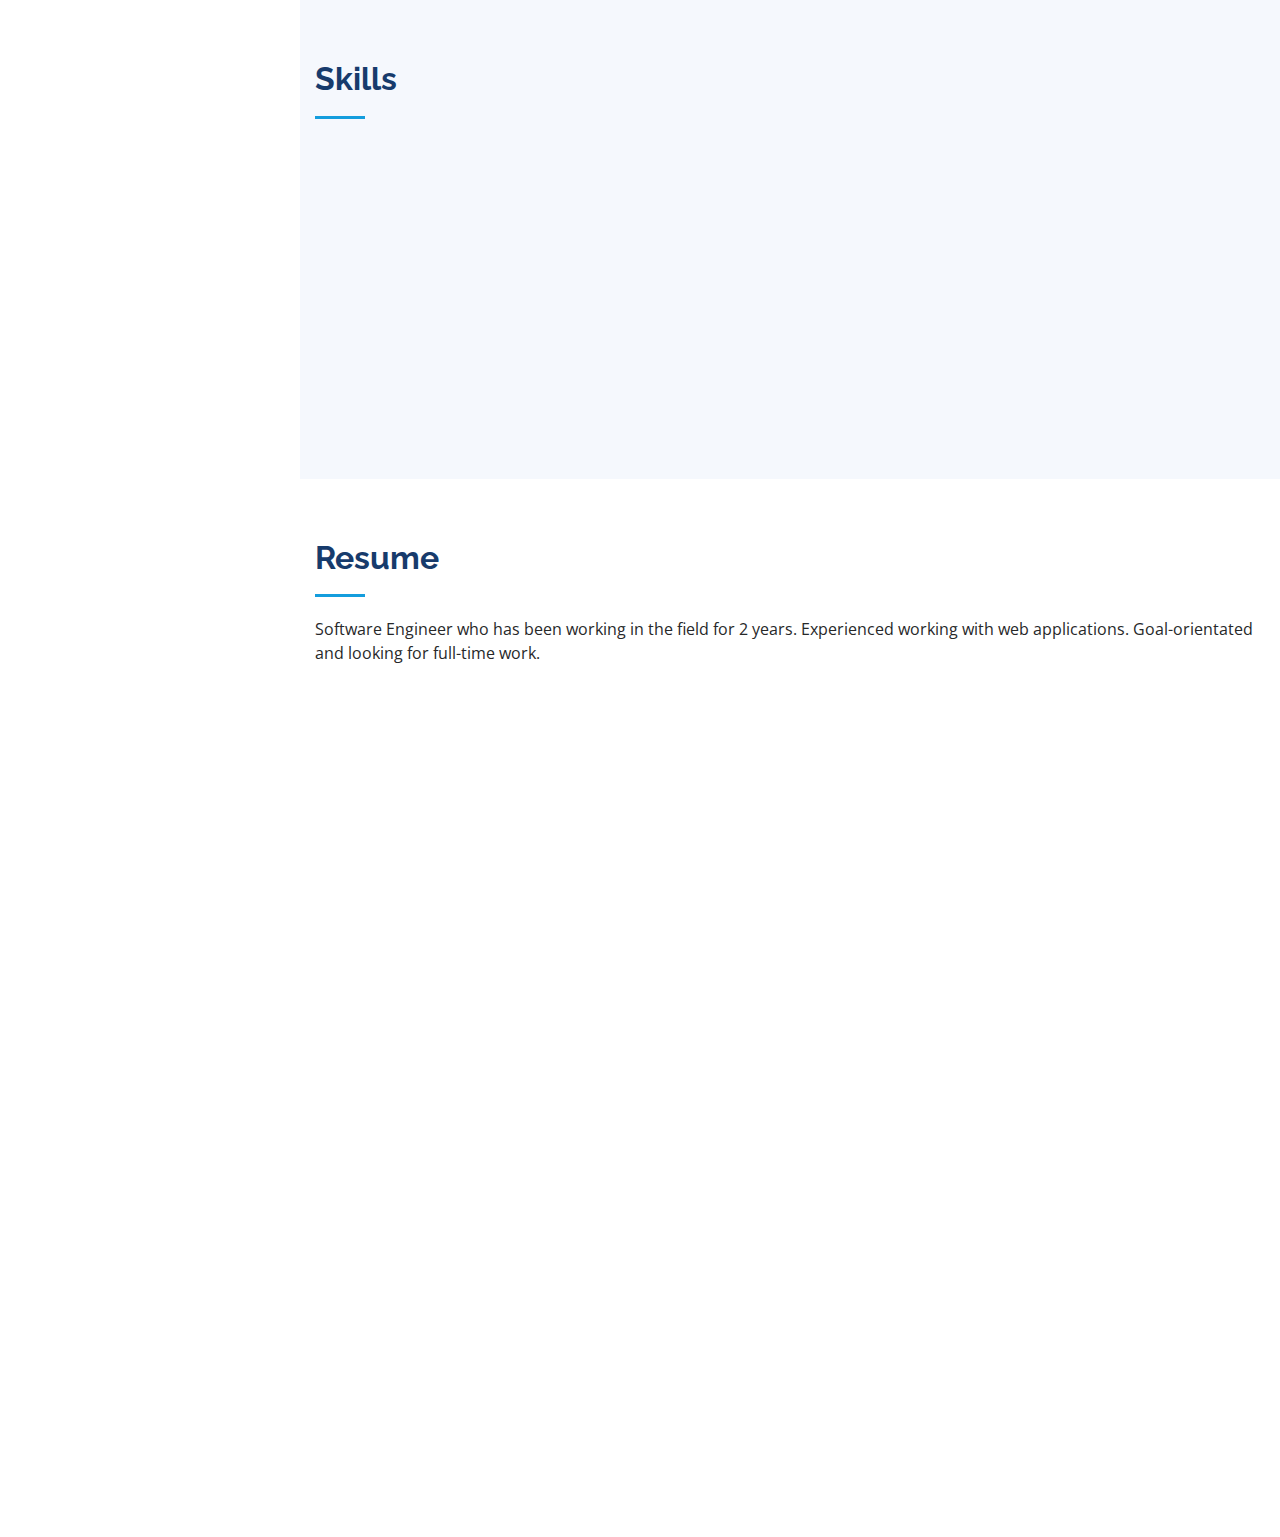
==== commit f07a9f0d: "[Portfolio] updated code" ====
--- a/index.html
+++ b/index.html
@@ -5,12 +5,12 @@
   <meta charset="utf-8">
   <meta content="width=device-width, initial-scale=1.0" name="viewport">
 
-  <title>iPortfolio Bootstrap Template - Index</title>
+  <title>Chandan</title>
   <meta content="" name="description">
   <meta content="" name="keywords">
 
   <!-- Favicons -->
-  <link href="assets/img/favicon.png" rel="icon">
+  <link href="assets/img/profile/chandan-nature.jpeg" rel="icon">
   <link href="assets/img/apple-touch-icon.png" rel="apple-touch-icon">
 
   <!-- Google Fonts -->
@@ -45,7 +45,7 @@
     <div class="d-flex flex-column">
 
       <div class="profile">
-        <img src="assets/img/profile/chandan-nature.jpeg" alt="" class="img-fluid rounded-circle">
+        <img src="assets/img/profile/chandan-b.jpeg" alt="" class="img-fluid rounded-circle">
         <h1 class="text-light"><a href="index.html">Chandan K</a></h1>
         <div class="social-links mt-3 text-center">
           <a href="https://twitter.com/Chandu8050?s=08" class="twitter"><i class="bx bxl-twitter"></i></a>
@@ -88,7 +88,7 @@
 
         <div class="row">
           <div class="col-lg-4" data-aos="fade-right">
-            <img src="assets/img/profile/chandan-nature.jpeg" class="img-fluid" alt="">
+            <img src="assets/img/profile/chandan-b.jpeg" class="img-fluid" alt="">
           </div>
           <div class="col-lg-8 pt-4 pt-lg-0 content" data-aos="fade-left">
             <h3>React &amp; Vue JS Developer.</h3>
@@ -99,7 +99,7 @@
               <div class="col-lg-6">
                 <ul>
                   <li><i class="icofont-rounded-right"></i> <strong>Birthday:</strong> 1 June 1995</li>
-                  <li><i class="icofont-rounded-right"></i> <strong>Website:</strong> Chandan</li>
+                  <li><i class="icofont-rounded-right"></i> <strong>Website:</strong> <a href="https://chandan-k.netlify.app/" class="text-blue">Chandan</a></li>
                   <li><i class="icofont-rounded-right"></i> <strong>Phone:</strong>+91 8073313708</li>
                   <li><i class="icofont-rounded-right"></i> <strong>City:</strong> Bangalore, India</li>
                 </ul>
@@ -108,68 +108,15 @@
                 <ul>
                   <li><i class="icofont-rounded-right"></i> <strong>Age:</strong> 25</li>
                   <li><i class="icofont-rounded-right"></i> <strong>Degree:</strong> BE</li>
-                  <li><i class="icofont-rounded-right"></i> <strong>PhEmailone:</strong> email@example.com</li>
-                  <li><i class="icofont-rounded-right"></i> <strong>Freelance:</strong> Available</li>
+                  <li><i class="icofont-rounded-right"></i> <strong>Phone:</strong> chandan.96.k@gmail.com</li>
                 </ul>
               </div>
             </div>
-            <p>
-              Officiis eligendi itaque labore et dolorum mollitia officiis optio vero. Quisquam sunt adipisci omnis et ut. Nulla accusantium dolor incidunt officia tempore. Et eius omnis.
-              Cupiditate ut dicta maxime officiis quidem quia. Sed et consectetur qui quia repellendus itaque neque. Aliquid amet quidem ut quaerat cupiditate. Ab et eum qui repellendus omnis culpa magni laudantium dolores.
-            </p>
           </div>
         </div>
 
       </div>
     </section><!-- End About Section -->
-
-    <!-- ======= Facts Section ======= -->
-    <section id="facts" class="facts">
-      <div class="container">
-
-        <div class="section-title">
-          <h2>Facts</h2>
-          <p>Magnam dolores commodi suscipit. Necessitatibus eius consequatur ex aliquid fuga eum quidem. Sit sint consectetur velit. Quisquam quos quisquam cupiditate. Et nemo qui impedit suscipit alias ea. Quia fugiat sit in iste officiis commodi quidem hic quas.</p>
-        </div>
-
-        <div class="row no-gutters">
-
-          <div class="col-lg-3 col-md-6 d-md-flex align-items-md-stretch" data-aos="fade-up">
-            <div class="count-box">
-              <i class="icofont-simple-smile"></i>
-              <span data-toggle="counter-up">232</span>
-              <p><strong>Happy Clients</strong> consequuntur quae</p>
-            </div>
-          </div>
-
-          <div class="col-lg-3 col-md-6 d-md-flex align-items-md-stretch" data-aos="fade-up" data-aos-delay="100">
-            <div class="count-box">
-              <i class="icofont-document-folder"></i>
-              <span data-toggle="counter-up">521</span>
-              <p><strong>Projects</strong> adipisci atque cum quia aut</p>
-            </div>
-          </div>
-
-          <div class="col-lg-3 col-md-6 d-md-flex align-items-md-stretch" data-aos="fade-up" data-aos-delay="200">
-            <div class="count-box">
-              <i class="icofont-live-support"></i>
-              <span data-toggle="counter-up">1,463</span>
-              <p><strong>Hours Of Support</strong> aut commodi quaerat</p>
-            </div>
-          </div>
-
-          <div class="col-lg-3 col-md-6 d-md-flex align-items-md-stretch" data-aos="fade-up" data-aos-delay="300">
-            <div class="count-box">
-              <i class="icofont-users-alt-5"></i>
-              <span data-toggle="counter-up">15</span>
-              <p><strong>Hard Workers</strong> rerum asperiores dolor</p>
-            </div>
-          </div>
-
-        </div>
-
-      </div>
-    </section><!-- End Facts Section -->
 
     <!-- ======= Skills Section ======= -->
     <section id="skills" class="skills section-bg">
@@ -177,7 +124,6 @@
 
         <div class="section-title">
           <h2>Skills</h2>
-          <p>Magnam dolores commodi suscipit. Necessitatibus eius consequatur ex aliquid fuga eum quidem. Sit sint consectetur velit. Quisquam quos quisquam cupiditate. Et nemo qui impedit suscipit alias ea. Quia fugiat sit in iste officiis commodi quidem hic quas.</p>
         </div>
 
         <div class="row skills-content">
@@ -192,44 +138,69 @@
             </div>
 
             <div class="progress">
-              <span class="skill">CSS <i class="val">90%</i></span>
+              <span class="skill">CSS <i class="val">80%</i></span>
               <div class="progress-bar-wrap">
                 <div class="progress-bar" role="progressbar" aria-valuenow="90" aria-valuemin="0" aria-valuemax="100"></div>
               </div>
             </div>
 
             <div class="progress">
-              <span class="skill">JavaScript <i class="val">75%</i></span>
+              <span class="skill">JavaScript <i class="val">90%</i></span>
               <div class="progress-bar-wrap">
                 <div class="progress-bar" role="progressbar" aria-valuenow="75" aria-valuemin="0" aria-valuemax="100"></div>
               </div>
             </div>
 
+            <div class="progress">
+              <span class="skill">TypeScript <i class="val">70%</i></span>
+              <div class="progress-bar-wrap">
+                <div class="progress-bar" role="progressbar" aria-valuenow="75" aria-valuemin="0" aria-valuemax="100"></div>
+              </div>
+            </div>
+
+            <div class="progress">
+              <span class="skill">Bootstrap <i class="val">80%</i></span>
+              <div class="progress-bar-wrap">
+                <div class="progress-bar" role="progressbar" aria-valuenow="75" aria-valuemin="0" aria-valuemax="100"></div>
+              </div>
+            </div>
           </div>
 
           <div class="col-lg-6" data-aos="fade-up" data-aos-delay="100">
 
             <div class="progress">
-              <span class="skill">PHP <i class="val">80%</i></span>
+              <span class="skill">React JS <i class="val">90%</i></span>
               <div class="progress-bar-wrap">
                 <div class="progress-bar" role="progressbar" aria-valuenow="80" aria-valuemin="0" aria-valuemax="100"></div>
               </div>
             </div>
 
             <div class="progress">
-              <span class="skill">WordPress/CMS <i class="val">90%</i></span>
+              <span class="skill">VUe JS <i class="val">90%</i></span>
               <div class="progress-bar-wrap">
                 <div class="progress-bar" role="progressbar" aria-valuenow="90" aria-valuemin="0" aria-valuemax="100"></div>
               </div>
             </div>
 
             <div class="progress">
-              <span class="skill">Photoshop <i class="val">55%</i></span>
+              <span class="skill">jquery <i class="val">70%</i></span>
               <div class="progress-bar-wrap">
                 <div class="progress-bar" role="progressbar" aria-valuenow="55" aria-valuemin="0" aria-valuemax="100"></div>
               </div>
             </div>
 
+            <div class="progress">
+              <span class="skill">SQL <i class="val">70%</i></span>
+              <div class="progress-bar-wrap">
+                <div class="progress-bar" role="progressbar" aria-valuenow="55" aria-valuemin="0" aria-valuemax="100"></div>
+              </div>
+            </div>
+            <div class="progress">
+              <span class="skill">Material UI <i class="val">80%</i></span>
+              <div class="progress-bar-wrap">
+                <div class="progress-bar" role="progressbar" aria-valuenow="75" aria-valuemin="0" aria-valuemax="100"></div>
+              </div>
+            </div>
           </div>
 
         </div>
@@ -243,58 +214,57 @@
 
         <div class="section-title">
           <h2>Resume</h2>
-          <p>Magnam dolores commodi suscipit. Necessitatibus eius consequatur ex aliquid fuga eum quidem. Sit sint consectetur velit. Quisquam quos quisquam cupiditate. Et nemo qui impedit suscipit alias ea. Quia fugiat sit in iste officiis commodi quidem hic quas.</p>
+          <p>Software Engineer who has been working in the field for 2 years. Experienced working with web applications. Goal-orientated and looking for full-time work.</p>
         </div>
 
         <div class="row">
           <div class="col-lg-6" data-aos="fade-up">
-            <h3 class="resume-title">Sumary</h3>
+            <h3 class="resume-title">Summary</h3>
             <div class="resume-item pb-0">
               <h4>Chandan K</h4>
-              <p><em>Innovative and deadline-driven Graphic Designer with 3+ years of experience designing and developing user-centered digital/print marketing material from initial concept to final, polished deliverable.</em></p>
+              <p><em>Innovative and deadline-driven Web Developer designing and developing user-centered application from initial concept to final, polished deliverable.</em></p>
               <ul>
-                <li>Portland par 127,Orlando, FL</li>
-                <li>(123) 456-7891</li>
-                <li>alice.barkley@example.com</li>
+                <li>Bangalore, India</li>
+                <li>+91 8073313708</li>
+                <li>chandan.96.k@gmail.com</li>
               </ul>
             </div>
 
             <h3 class="resume-title">Education</h3>
             <div class="resume-item">
-              <h4>Master of Fine Arts &amp; Graphic Design</h4>
-              <h5>2015 - 2016</h5>
-              <p><em>Rochester Institute of Technology, Rochester, NY</em></p>
-              <p>Qui deserunt veniam. Et sed aliquam labore tempore sed quisquam iusto autem sit. Ea vero voluptatum qui ut dignissimos deleniti nerada porti sand markend</p>
+              <h4>BACHELOR OF ENGINEERING</h4>
+              <h5>2013 - 2017</h5>
+              <p><em>Vemana Institute of Technology</em></p>
             </div>
             <div class="resume-item">
-              <h4>Bachelor of Fine Arts &amp; Graphic Design</h4>
-              <h5>2010 - 2014</h5>
-              <p><em>Rochester Institute of Technology, Rochester, NY</em></p>
-              <p>Quia nobis sequi est occaecati aut. Repudiandae et iusto quae reiciendis et quis Eius vel ratione eius unde vitae rerum voluptates asperiores voluptatem Earum molestiae consequatur neque etlon sader mart dila</p>
+              <h4>12th</h4>
+              <h5>2011 - 2013</h5>
+              <p><em>The National PU College</em></p>
+            </div>
+            <div class="resume-item">
+              <h4>10th</h4>
+              <h5>2010 - 2011</h5>
+              <p><em>St. Joseph High School</em></p>
             </div>
           </div>
           <div class="col-lg-6" data-aos="fade-up" data-aos-delay="100">
             <h3 class="resume-title">Professional Experience</h3>
             <div class="resume-item">
-              <h4>Senior graphic design specialist</h4>
+              <h4>Software Engineer</h4>
               <h5>2019 - Present</h5>
-              <p><em>Experion, New York, NY </em></p>
+              <p><em>Bangalore, India</em></p>
               <ul>
-                <li>Lead in the design, development, and implementation of the graphic, layout, and production communication materials</li>
-                <li>Delegate tasks to the 7 members of the design team and provide counsel on all aspects of the project. </li>
-                <li>Supervise the assessment of all graphic materials in order to ensure quality and accuracy of the design</li>
-                <li>Oversee the efficient use of production project budgets ranging from $2,000 - $25,000</li>
-              </ul>
-            </div>
-            <div class="resume-item">
-              <h4>Graphic design specialist</h4>
-              <h5>2017 - 2018</h5>
-              <p><em>Stepping Stone Advertising, New York, NY</em></p>
-              <ul>
-                <li>Developed numerous marketing programs (logos, brochures,infographics, presentations, and advertisements).</li>
-                <li>Managed up to 5 projects or tasks at a given time while under pressure</li>
-                <li>Recommended and consulted with clients on the most appropriate graphic design</li>
-                <li>Created 4+ design presentations and proposals a month for clients and account managers</li>
+                <li>Involved in Analysis, Coding and implementation of requirement in the application.</li>
+                <li>Designed the web pages using Component Based Architecture.</li>
+                <li>Perform code analysis, requirements analysis.</li>
+                <li>Involved in debugging using JavaScript-based tools like Chrome Developer Console.</li>
+                <li>Developed Web Applications using React and Vue JS for front-end.</li>
+                <li>Built reusable code.</li>
+                <li>Good understanding of asynchronous request handling, partial page updates and AJAX.</li>
+                <li>Proficient understanding of cross-browser compatibility issues and ways to work around them.</li>
+                <li>Proficient understanding of code versioning tools such as Git,SVN.</li>
+                <li>Proficient understanding of web markup including HTML5, CSS3, Bootstrap.</li>
+                <li>Providing support to team members and discussing issues in Scrum Meetings.</li>
               </ul>
             </div>
           </div>
--- a/assets/css/style.css
+++ b/assets/css/style.css
@@ -211,7 +211,7 @@
 #hero {
   width: 100%;
   height: 100vh;
-  background: url("../img/profile/chandan-nature.jpeg") top center;
+  background: url("../img/profile/chandan-b.jpeg") top center;
   background-size: cover;
 }
 
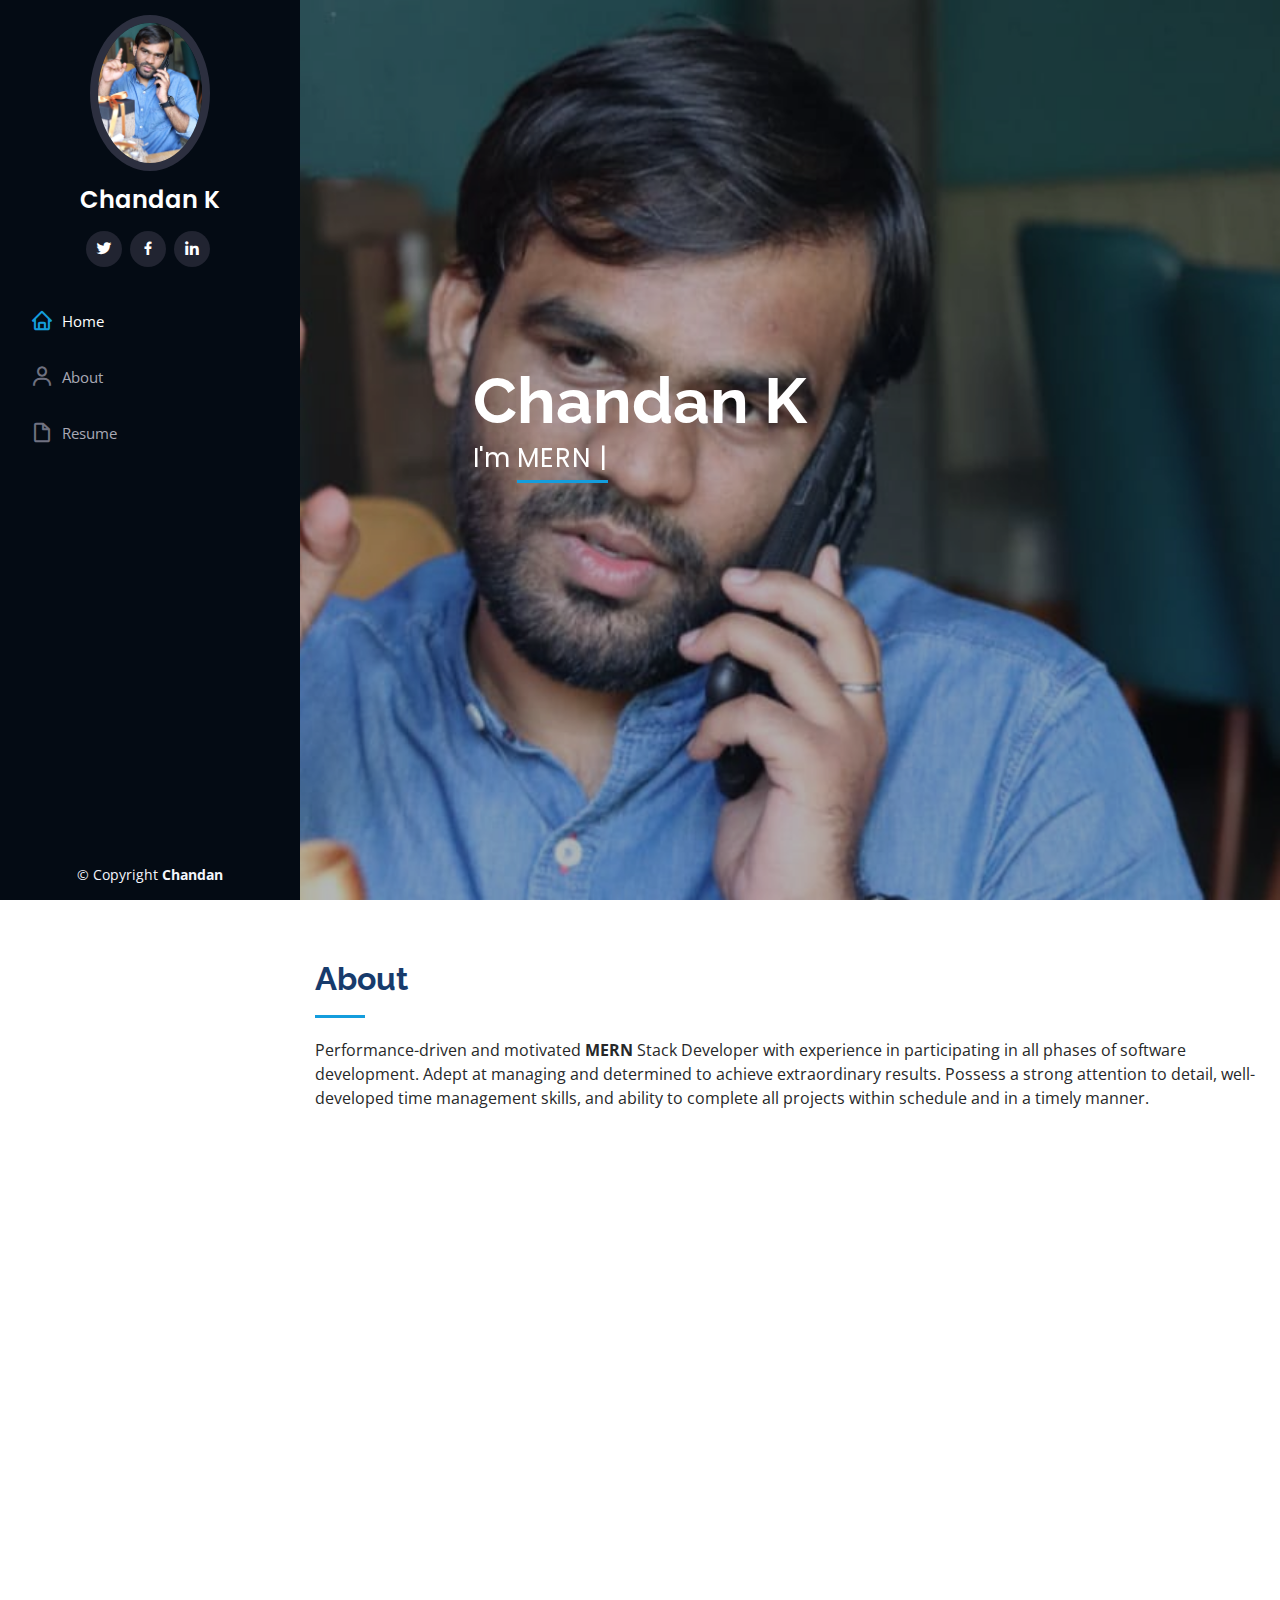
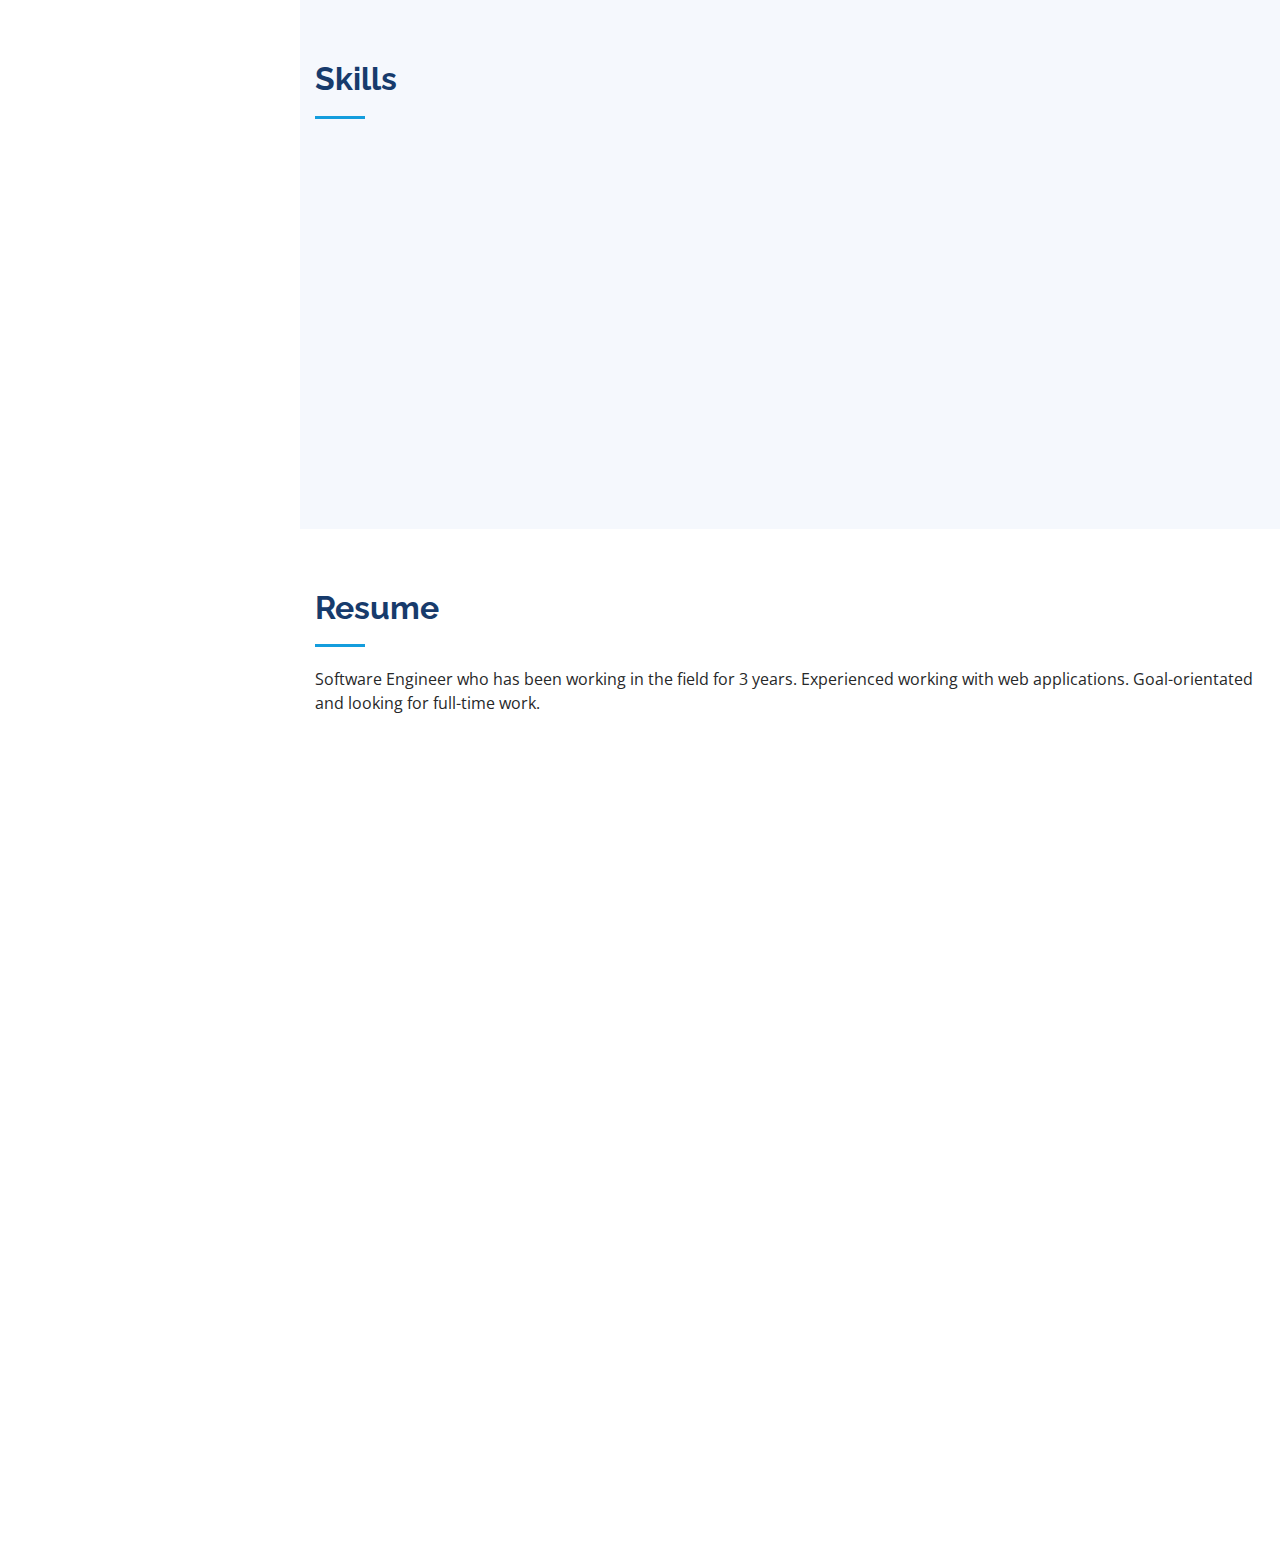
==== commit b466f1dd: "3 years" ====
--- a/index.html
+++ b/index.html
@@ -1,307 +1,494 @@
 <!DOCTYPE html>
 <html lang="en">
-
-<head>
-  <meta charset="utf-8">
-  <meta content="width=device-width, initial-scale=1.0" name="viewport">
-
-  <title>Chandan</title>
-  <meta content="" name="description">
-  <meta content="" name="keywords">
-
-  <!-- Favicons -->
-  <link href="assets/img/profile/chandan-nature.jpeg" rel="icon">
-  <link href="assets/img/apple-touch-icon.png" rel="apple-touch-icon">
-
-  <!-- Google Fonts -->
-  <link href="https://fonts.googleapis.com/css?family=Open+Sans:300,300i,400,400i,600,600i,700,700i|Raleway:300,300i,400,400i,500,500i,600,600i,700,700i|Poppins:300,300i,400,400i,500,500i,600,600i,700,700i" rel="stylesheet">
-
-  <!-- Vendor CSS Files -->
-  <link href="assets/vendor/bootstrap/css/bootstrap.min.css" rel="stylesheet">
-  <link href="assets/vendor/icofont/icofont.min.css" rel="stylesheet">
-  <link href="assets/vendor/boxicons/css/boxicons.min.css" rel="stylesheet">
-  <link href="assets/vendor/venobox/venobox.css" rel="stylesheet">
-  <link href="assets/vendor/owl.carousel/assets/owl.carousel.min.css" rel="stylesheet">
-  <link href="assets/vendor/aos/aos.css" rel="stylesheet">
-
-  <!-- Template Main CSS File -->
-  <link href="assets/css/style.css" rel="stylesheet">
-
-  <!-- =======================================================
+  <head>
+    <meta charset="utf-8" />
+    <meta content="width=device-width, initial-scale=1.0" name="viewport" />
+
+    <title>Chandan</title>
+    <meta content="" name="description" />
+    <meta content="" name="keywords" />
+
+    <!-- Favicons -->
+    <link href="assets/img/profile/chandan-nature.jpeg" rel="icon" />
+    <link href="assets/img/apple-touch-icon.png" rel="apple-touch-icon" />
+
+    <!-- Google Fonts -->
+    <link
+      href="https://fonts.googleapis.com/css?family=Open+Sans:300,300i,400,400i,600,600i,700,700i|Raleway:300,300i,400,400i,500,500i,600,600i,700,700i|Poppins:300,300i,400,400i,500,500i,600,600i,700,700i"
+      rel="stylesheet"
+    />
+
+    <!-- Vendor CSS Files -->
+    <link
+      href="assets/vendor/bootstrap/css/bootstrap.min.css"
+      rel="stylesheet"
+    />
+    <link href="assets/vendor/icofont/icofont.min.css" rel="stylesheet" />
+    <link href="assets/vendor/boxicons/css/boxicons.min.css" rel="stylesheet" />
+    <link href="assets/vendor/venobox/venobox.css" rel="stylesheet" />
+    <link
+      href="assets/vendor/owl.carousel/assets/owl.carousel.min.css"
+      rel="stylesheet"
+    />
+    <link href="assets/vendor/aos/aos.css" rel="stylesheet" />
+
+    <!-- Template Main CSS File -->
+    <link href="assets/css/style.css" rel="stylesheet" />
+
+    <!-- =======================================================
   * Template Name: iPortfolio - v1.5.1
   * Template URL: https://bootstrapmade.com/iportfolio-bootstrap-portfolio-websites-template/
   * Author: BootstrapMade.com
   * License: https://bootstrapmade.com/license/
   ======================================================== -->
-</head>
-
-<body>
-
-  <!-- ======= Mobile nav toggle button ======= -->
-  <button type="button" class="mobile-nav-toggle d-xl-none"><i class="icofont-navigation-menu"></i></button>
-
-  <!-- ======= Header ======= -->
-  <header id="header">
-    <div class="d-flex flex-column">
-
-      <div class="profile">
-        <img src="assets/img/profile/chandan-b.jpeg" alt="" class="img-fluid rounded-circle">
-        <h1 class="text-light"><a href="index.html">Chandan K</a></h1>
-        <div class="social-links mt-3 text-center">
-          <a href="https://twitter.com/Chandu8050?s=08" class="twitter"><i class="bx bxl-twitter"></i></a>
-          <a href="https://www.facebook.com/profile.php?id=100023214450200" class="facebook"><i class="bx bxl-facebook"></i></a>
-          <a href="https://www.linkedin.com/in/chandan-k-1959a9139" class="linkedin"><i class="bx bxl-linkedin"></i></a>
+  </head>
+
+  <body>
+    <!-- ======= Mobile nav toggle button ======= -->
+    <button type="button" class="mobile-nav-toggle d-xl-none">
+      <i class="icofont-navigation-menu"></i>
+    </button>
+
+    <!-- ======= Header ======= -->
+    <header id="header">
+      <div class="d-flex flex-column">
+        <div class="profile">
+          <img
+            src="assets/img/profile/chandan-b.jpeg"
+            alt=""
+            class="img-fluid rounded-circle"
+          />
+          <h1 class="text-light"><a href="index.html">Chandan K</a></h1>
+          <div class="social-links mt-3 text-center">
+            <a href="https://twitter.com/Chandu8050?s=08" class="twitter"
+              ><i class="bx bxl-twitter"></i
+            ></a>
+            <a
+              href="https://www.facebook.com/profile.php?id=100023214450200"
+              class="facebook"
+              ><i class="bx bxl-facebook"></i
+            ></a>
+            <a
+              href="https://www.linkedin.com/in/chandan-k-1959a9139"
+              class="linkedin"
+              ><i class="bx bxl-linkedin"></i
+            ></a>
+          </div>
+        </div>
+
+        <nav class="nav-menu">
+          <ul>
+            <li class="active">
+              <a href="index.html"
+                ><i class="bx bx-home"></i> <span>Home</span></a
+              >
+            </li>
+            <li>
+              <a href="#about"><i class="bx bx-user"></i> <span>About</span></a>
+            </li>
+            <li>
+              <a href="#resume"
+                ><i class="bx bx-file-blank"></i> <span>Resume</span></a
+              >
+            </li>
+          </ul>
+        </nav>
+        <!-- .nav-menu -->
+        <button type="button" class="mobile-nav-toggle d-xl-none">
+          <i class="icofont-navigation-menu"></i>
+        </button>
+      </div>
+    </header>
+    <!-- End Header -->
+
+    <!-- ======= Hero Section ======= -->
+    <section
+      id="hero"
+      class="d-flex flex-column justify-content-center align-items-center"
+    >
+      <div class="hero-container" data-aos="fade-in">
+        <h1>Chandan K</h1>
+        <p>
+          I'm
+          <span
+            class="typed"
+            data-typed-items="MERN Developer, JavaScript Developer, React JS Developer, Node JS Developer"
+          ></span>
+        </p>
+      </div>
+    </section>
+    <!-- End Hero -->
+
+    <main id="main">
+      <!-- ======= About Section ======= -->
+      <section id="about" class="about">
+        <div class="container">
+          <div class="section-title">
+            <h2>About</h2>
+            <p>
+              Performance-driven and motivated <b>MERN</b> Stack Developer with
+              experience in participating in all phases of software development.
+              Adept at managing and determined to achieve extraordinary results.
+              Possess a strong attention to detail, well-developed time
+              management skills, and ability to complete all projects within
+              schedule and in a timely manner.
+            </p>
+          </div>
+
+          <div class="row">
+            <div class="col-lg-4" data-aos="fade-right">
+              <img
+                src="assets/img/profile/chandan-b.jpeg"
+                class="img-fluid"
+                alt=""
+              />
+            </div>
+            <div class="col-lg-8 pt-4 pt-lg-0 content" data-aos="fade-left">
+              <h3>MERN Stack Developer.</h3>
+              <p class="font-italic">
+                Self-motivated JavaScript Developer with 3 years of experience.
+              </p>
+              <div class="row">
+                <div class="col-lg-6">
+                  <ul>
+                    <li>
+                      <i class="icofont-rounded-right"></i>
+                      <strong>Birthday:</strong> 1 June 1995
+                    </li>
+                    <li>
+                      <i class="icofont-rounded-right"></i>
+                      <strong>Website:</strong>
+                      <a href="https://chandan-k.netlify.app/" class="text-blue"
+                        >Chandan</a
+                      >
+                    </li>
+                    <li>
+                      <i class="icofont-rounded-right"></i>
+                      <strong>Phone:</strong>+91 8073313708
+                    </li>
+                    <li>
+                      <i class="icofont-rounded-right"></i>
+                      <strong>City:</strong> Bangalore, India
+                    </li>
+                  </ul>
+                </div>
+                <div class="col-lg-6">
+                  <ul>
+                    <li>
+                      <i class="icofont-rounded-right"></i>
+                      <strong>Age:</strong> 26
+                    </li>
+                    <li>
+                      <i class="icofont-rounded-right"></i>
+                      <strong>Degree:</strong> BE
+                    </li>
+                    <li>
+                      <i class="icofont-rounded-right"></i>
+                      <strong>Phone:</strong> chandan.96.k@gmail.com
+                    </li>
+                  </ul>
+                </div>
+              </div>
+            </div>
+          </div>
+        </div>
+      </section>
+      <!-- End About Section -->
+
+      <!-- ======= Skills Section ======= -->
+      <section id="skills" class="skills section-bg">
+        <div class="container">
+          <div class="section-title">
+            <h2>Skills</h2>
+          </div>
+
+          <div class="row skills-content">
+            <div class="col-lg-6" data-aos="fade-up">
+              <div class="progress">
+                <span class="skill">HTML <i class="val">100%</i></span>
+                <div class="progress-bar-wrap">
+                  <div
+                    class="progress-bar"
+                    role="progressbar"
+                    aria-valuenow="100"
+                    aria-valuemin="0"
+                    aria-valuemax="100"
+                  ></div>
+                </div>
+              </div>
+
+              <div class="progress">
+                <span class="skill">CSS <i class="val">80%</i></span>
+                <div class="progress-bar-wrap">
+                  <div
+                    class="progress-bar"
+                    role="progressbar"
+                    aria-valuenow="80"
+                    aria-valuemin="0"
+                    aria-valuemax="100"
+                  ></div>
+                </div>
+              </div>
+
+              <div class="progress">
+                <span class="skill">JavaScript <i class="val">90%</i></span>
+                <div class="progress-bar-wrap">
+                  <div
+                    class="progress-bar"
+                    role="progressbar"
+                    aria-valuenow="90"
+                    aria-valuemin="0"
+                    aria-valuemax="100"
+                  ></div>
+                </div>
+              </div>
+
+              <div class="progress">
+                <span class="skill">TypeScript <i class="val">70%</i></span>
+                <div class="progress-bar-wrap">
+                  <div
+                    class="progress-bar"
+                    role="progressbar"
+                    aria-valuenow="70"
+                    aria-valuemin="0"
+                    aria-valuemax="100"
+                  ></div>
+                </div>
+              </div>
+
+              <div class="progress">
+                <span class="skill">Bootstrap <i class="val">80%</i></span>
+                <div class="progress-bar-wrap">
+                  <div
+                    class="progress-bar"
+                    role="progressbar"
+                    aria-valuenow="80"
+                    aria-valuemin="0"
+                    aria-valuemax="100"
+                  ></div>
+                </div>
+              </div>
+              <div class="progress">
+                <span class="skill">Node.js <i class="val">80%</i></span>
+                <div class="progress-bar-wrap">
+                  <div
+                    class="progress-bar"
+                    role="progressbar"
+                    aria-valuenow="80"
+                    aria-valuemin="0"
+                    aria-valuemax="100"
+                  ></div>
+                </div>
+              </div>
+            </div>
+
+            <div class="col-lg-6" data-aos="fade-up" data-aos-delay="100">
+              <div class="progress">
+                <span class="skill">Express.js <i class="val">80%</i></span>
+                <div class="progress-bar-wrap">
+                  <div
+                    class="progress-bar"
+                    role="progressbar"
+                    aria-valuenow="80"
+                    aria-valuemin="0"
+                    aria-valuemax="100"
+                  ></div>
+                </div>
+              </div>
+              <div class="progress">
+                <span class="skill">React JS <i class="val">90%</i></span>
+                <div class="progress-bar-wrap">
+                  <div
+                    class="progress-bar"
+                    role="progressbar"
+                    aria-valuenow="90"
+                    aria-valuemin="0"
+                    aria-valuemax="100"
+                  ></div>
+                </div>
+              </div>
+
+              <div class="progress">
+                <span class="skill">MongoDB <i class="val">80%</i></span>
+                <div class="progress-bar-wrap">
+                  <div
+                    class="progress-bar"
+                    role="progressbar"
+                    aria-valuenow="80"
+                    aria-valuemin="0"
+                    aria-valuemax="100"
+                  ></div>
+                </div>
+              </div>
+
+              <div class="progress">
+                <span class="skill">jquery <i class="val">70%</i></span>
+                <div class="progress-bar-wrap">
+                  <div
+                    class="progress-bar"
+                    role="progressbar"
+                    aria-valuenow="70"
+                    aria-valuemin="0"
+                    aria-valuemax="100"
+                  ></div>
+                </div>
+              </div>
+
+              <div class="progress">
+                <span class="skill">SQL <i class="val">70%</i></span>
+                <div class="progress-bar-wrap">
+                  <div
+                    class="progress-bar"
+                    role="progressbar"
+                    aria-valuenow="70"
+                    aria-valuemin="0"
+                    aria-valuemax="100"
+                  ></div>
+                </div>
+              </div>
+              <div class="progress">
+                <span class="skill">Material UI <i class="val">80%</i></span>
+                <div class="progress-bar-wrap">
+                  <div
+                    class="progress-bar"
+                    role="progressbar"
+                    aria-valuenow="80"
+                    aria-valuemin="0"
+                    aria-valuemax="100"
+                  ></div>
+                </div>
+              </div>
+            </div>
+          </div>
+        </div>
+      </section>
+      <!-- End Skills Section -->
+
+      <!-- ======= Resume Section ======= -->
+      <section id="resume" class="resume">
+        <div class="container">
+          <div class="section-title">
+            <h2>Resume</h2>
+            <p>
+              Software Engineer who has been working in the field for 3 years.
+              Experienced working with web applications. Goal-orientated and
+              looking for full-time work.
+            </p>
+          </div>
+
+          <div class="row">
+            <div class="col-lg-6" data-aos="fade-up">
+              <h3 class="resume-title">Summary</h3>
+              <div class="resume-item pb-0">
+                <h4>Chandan K</h4>
+                <p>
+                  <em
+                    >Innovative and deadline-driven Web Developer designing and
+                    developing user-centered application from initial concept to
+                    final, polished deliverable.</em
+                  >
+                </p>
+                <ul>
+                  <li>Bangalore, India</li>
+                  <li>+91 8073313708</li>
+                  <li>chandan.96.k@gmail.com</li>
+                </ul>
+              </div>
+
+              <h3 class="resume-title">Education</h3>
+              <div class="resume-item">
+                <h4>BACHELOR OF ENGINEERING</h4>
+                <h5>2013 - 2017</h5>
+                <p><em>Vemana Institute of Technology</em></p>
+              </div>
+              <div class="resume-item">
+                <h4>12th</h4>
+                <h5>2011 - 2013</h5>
+                <p><em>The National PU College</em></p>
+              </div>
+              <div class="resume-item">
+                <h4>10th</h4>
+                <h5>2010 - 2011</h5>
+                <p><em>St. Joseph High School</em></p>
+              </div>
+            </div>
+            <div class="col-lg-6" data-aos="fade-up" data-aos-delay="100">
+              <h3 class="resume-title">Professional Experience</h3>
+              <div class="resume-item">
+                <h4>Software Engineer</h4>
+                <h5>2019 - Present</h5>
+                <p><em>Bangalore, India</em></p>
+                <ul>
+                  <li>
+                    Involved in Analysis, Coding and implementation of
+                    requirement in the application.
+                  </li>
+                  <li>
+                    Designed the web pages using Component Based Architecture.
+                  </li>
+                  <li>Perform code analysis, requirements analysis.</li>
+                  <li>
+                    Involved in debugging using JavaScript-based tools like
+                    Chrome Developer Console.
+                  </li>
+                  <li>Developed Web Applications using React and Node JS</li>
+                  <li>Built reusable code.</li>
+                  <li>
+                    Good understanding of asynchronous request handling, partial
+                    page updates and AJAX.
+                  </li>
+                  <li>
+                    Proficient understanding of cross-browser compatibility
+                    issues and ways to work around them.
+                  </li>
+                  <li>
+                    Proficient understanding of code versioning tools such as
+                    Git,SVN.
+                  </li>
+                  <li>
+                    Proficient understanding of web markup including HTML5,
+                    CSS3, Bootstrap, Material UI.
+                  </li>
+                  <li>
+                    Providing support to team members and discussing issues in
+                    Scrum Meetings.
+                  </li>
+                </ul>
+              </div>
+            </div>
+          </div>
+        </div>
+      </section>
+      <!-- End Resume Section -->
+    </main>
+    <!-- End #main -->
+
+    <!-- ======= Footer ======= -->
+    <footer id="footer">
+      <div class="container">
+        <div class="copyright">
+          &copy; Copyright <strong><span>Chandan</span></strong>
         </div>
       </div>
-
-      <nav class="nav-menu">
-        <ul>
-          <li class="active"><a href="index.html"><i class="bx bx-home"></i> <span>Home</span></a></li>
-          <li><a href="#about"><i class="bx bx-user"></i> <span>About</span></a></li>
-          <li><a href="#resume"><i class="bx bx-file-blank"></i> <span>Resume</span></a></li>
-
-        </ul>
-      </nav><!-- .nav-menu -->
-      <button type="button" class="mobile-nav-toggle d-xl-none"><i class="icofont-navigation-menu"></i></button>
-
-    </div>
-  </header><!-- End Header -->
-
-  <!-- ======= Hero Section ======= -->
-  <section id="hero" class="d-flex flex-column justify-content-center align-items-center">
-    <div class="hero-container" data-aos="fade-in">
-      <h1>Chandan K</h1>
-      <p>I'm <span class="typed" data-typed-items="JavaScript Developer, React JS Developer, Vue JS Developer"></span></p>
-    </div>
-  </section><!-- End Hero -->
-
-  <main id="main">
-
-    <!-- ======= About Section ======= -->
-    <section id="about" class="about">
-      <div class="container">
-
-        <div class="section-title">
-          <h2>About</h2>
-          <p>Performance-driven and motivated <b>React JS</b> and <b>Vue JS</b> Developer with experience in participating in all phases of software development. Adept at managing and determined to achieve extraordinary results. Possess a strong attention to detail, well-developed time management skills, and ability to complete all projects within schedule and in a timely manner.</p>
-        </div>
-
-        <div class="row">
-          <div class="col-lg-4" data-aos="fade-right">
-            <img src="assets/img/profile/chandan-b.jpeg" class="img-fluid" alt="">
-          </div>
-          <div class="col-lg-8 pt-4 pt-lg-0 content" data-aos="fade-left">
-            <h3>React &amp; Vue JS Developer.</h3>
-            <p class="font-italic">
-              Self-motivated JavaScript Developer with 2+ years of experience.
-            </p>
-            <div class="row">
-              <div class="col-lg-6">
-                <ul>
-                  <li><i class="icofont-rounded-right"></i> <strong>Birthday:</strong> 1 June 1995</li>
-                  <li><i class="icofont-rounded-right"></i> <strong>Website:</strong> <a href="https://chandan-k.netlify.app/" class="text-blue">Chandan</a></li>
-                  <li><i class="icofont-rounded-right"></i> <strong>Phone:</strong>+91 8073313708</li>
-                  <li><i class="icofont-rounded-right"></i> <strong>City:</strong> Bangalore, India</li>
-                </ul>
-              </div>
-              <div class="col-lg-6">
-                <ul>
-                  <li><i class="icofont-rounded-right"></i> <strong>Age:</strong> 25</li>
-                  <li><i class="icofont-rounded-right"></i> <strong>Degree:</strong> BE</li>
-                  <li><i class="icofont-rounded-right"></i> <strong>Phone:</strong> chandan.96.k@gmail.com</li>
-                </ul>
-              </div>
-            </div>
-          </div>
-        </div>
-
-      </div>
-    </section><!-- End About Section -->
-
-    <!-- ======= Skills Section ======= -->
-    <section id="skills" class="skills section-bg">
-      <div class="container">
-
-        <div class="section-title">
-          <h2>Skills</h2>
-        </div>
-
-        <div class="row skills-content">
-
-          <div class="col-lg-6" data-aos="fade-up">
-
-            <div class="progress">
-              <span class="skill">HTML <i class="val">100%</i></span>
-              <div class="progress-bar-wrap">
-                <div class="progress-bar" role="progressbar" aria-valuenow="100" aria-valuemin="0" aria-valuemax="100"></div>
-              </div>
-            </div>
-
-            <div class="progress">
-              <span class="skill">CSS <i class="val">80%</i></span>
-              <div class="progress-bar-wrap">
-                <div class="progress-bar" role="progressbar" aria-valuenow="90" aria-valuemin="0" aria-valuemax="100"></div>
-              </div>
-            </div>
-
-            <div class="progress">
-              <span class="skill">JavaScript <i class="val">90%</i></span>
-              <div class="progress-bar-wrap">
-                <div class="progress-bar" role="progressbar" aria-valuenow="75" aria-valuemin="0" aria-valuemax="100"></div>
-              </div>
-            </div>
-
-            <div class="progress">
-              <span class="skill">TypeScript <i class="val">70%</i></span>
-              <div class="progress-bar-wrap">
-                <div class="progress-bar" role="progressbar" aria-valuenow="75" aria-valuemin="0" aria-valuemax="100"></div>
-              </div>
-            </div>
-
-            <div class="progress">
-              <span class="skill">Bootstrap <i class="val">80%</i></span>
-              <div class="progress-bar-wrap">
-                <div class="progress-bar" role="progressbar" aria-valuenow="75" aria-valuemin="0" aria-valuemax="100"></div>
-              </div>
-            </div>
-          </div>
-
-          <div class="col-lg-6" data-aos="fade-up" data-aos-delay="100">
-
-            <div class="progress">
-              <span class="skill">React JS <i class="val">90%</i></span>
-              <div class="progress-bar-wrap">
-                <div class="progress-bar" role="progressbar" aria-valuenow="80" aria-valuemin="0" aria-valuemax="100"></div>
-              </div>
-            </div>
-
-            <div class="progress">
-              <span class="skill">VUe JS <i class="val">90%</i></span>
-              <div class="progress-bar-wrap">
-                <div class="progress-bar" role="progressbar" aria-valuenow="90" aria-valuemin="0" aria-valuemax="100"></div>
-              </div>
-            </div>
-
-            <div class="progress">
-              <span class="skill">jquery <i class="val">70%</i></span>
-              <div class="progress-bar-wrap">
-                <div class="progress-bar" role="progressbar" aria-valuenow="55" aria-valuemin="0" aria-valuemax="100"></div>
-              </div>
-            </div>
-
-            <div class="progress">
-              <span class="skill">SQL <i class="val">70%</i></span>
-              <div class="progress-bar-wrap">
-                <div class="progress-bar" role="progressbar" aria-valuenow="55" aria-valuemin="0" aria-valuemax="100"></div>
-              </div>
-            </div>
-            <div class="progress">
-              <span class="skill">Material UI <i class="val">80%</i></span>
-              <div class="progress-bar-wrap">
-                <div class="progress-bar" role="progressbar" aria-valuenow="75" aria-valuemin="0" aria-valuemax="100"></div>
-              </div>
-            </div>
-          </div>
-
-        </div>
-
-      </div>
-    </section><!-- End Skills Section -->
-
-    <!-- ======= Resume Section ======= -->
-    <section id="resume" class="resume">
-      <div class="container">
-
-        <div class="section-title">
-          <h2>Resume</h2>
-          <p>Software Engineer who has been working in the field for 2 years. Experienced working with web applications. Goal-orientated and looking for full-time work.</p>
-        </div>
-
-        <div class="row">
-          <div class="col-lg-6" data-aos="fade-up">
-            <h3 class="resume-title">Summary</h3>
-            <div class="resume-item pb-0">
-              <h4>Chandan K</h4>
-              <p><em>Innovative and deadline-driven Web Developer designing and developing user-centered application from initial concept to final, polished deliverable.</em></p>
-              <ul>
-                <li>Bangalore, India</li>
-                <li>+91 8073313708</li>
-                <li>chandan.96.k@gmail.com</li>
-              </ul>
-            </div>
-
-            <h3 class="resume-title">Education</h3>
-            <div class="resume-item">
-              <h4>BACHELOR OF ENGINEERING</h4>
-              <h5>2013 - 2017</h5>
-              <p><em>Vemana Institute of Technology</em></p>
-            </div>
-            <div class="resume-item">
-              <h4>12th</h4>
-              <h5>2011 - 2013</h5>
-              <p><em>The National PU College</em></p>
-            </div>
-            <div class="resume-item">
-              <h4>10th</h4>
-              <h5>2010 - 2011</h5>
-              <p><em>St. Joseph High School</em></p>
-            </div>
-          </div>
-          <div class="col-lg-6" data-aos="fade-up" data-aos-delay="100">
-            <h3 class="resume-title">Professional Experience</h3>
-            <div class="resume-item">
-              <h4>Software Engineer</h4>
-              <h5>2019 - Present</h5>
-              <p><em>Bangalore, India</em></p>
-              <ul>
-                <li>Involved in Analysis, Coding and implementation of requirement in the application.</li>
-                <li>Designed the web pages using Component Based Architecture.</li>
-                <li>Perform code analysis, requirements analysis.</li>
-                <li>Involved in debugging using JavaScript-based tools like Chrome Developer Console.</li>
-                <li>Developed Web Applications using React and Vue JS for front-end.</li>
-                <li>Built reusable code.</li>
-                <li>Good understanding of asynchronous request handling, partial page updates and AJAX.</li>
-                <li>Proficient understanding of cross-browser compatibility issues and ways to work around them.</li>
-                <li>Proficient understanding of code versioning tools such as Git,SVN.</li>
-                <li>Proficient understanding of web markup including HTML5, CSS3, Bootstrap.</li>
-                <li>Providing support to team members and discussing issues in Scrum Meetings.</li>
-              </ul>
-            </div>
-          </div>
-        </div>
-
-      </div>
-    </section><!-- End Resume Section -->
-
-  </main><!-- End #main -->
-
-  <!-- ======= Footer ======= -->
-  <footer id="footer">
-    <div class="container">
-      <div class="copyright">
-        &copy; Copyright <strong><span>Chandan</span></strong>
-      </div>
-    </div>
-  </footer><!-- End  Footer -->
-
-  <a href="#" class="back-to-top"><i class="icofont-simple-up"></i></a>
-
-  <!-- Vendor JS Files -->
-  <script src="assets/vendor/jquery/jquery.min.js"></script>
-  <script src="assets/vendor/bootstrap/js/bootstrap.bundle.min.js"></script>
-  <script src="assets/vendor/jquery.easing/jquery.easing.min.js"></script>
-  <script src="assets/vendor/php-email-form/validate.js"></script>
-  <script src="assets/vendor/waypoints/jquery.waypoints.min.js"></script>
-  <script src="assets/vendor/counterup/counterup.min.js"></script>
-  <script src="assets/vendor/isotope-layout/isotope.pkgd.min.js"></script>
-  <script src="assets/vendor/venobox/venobox.min.js"></script>
-  <script src="assets/vendor/owl.carousel/owl.carousel.min.js"></script>
-  <script src="assets/vendor/typed.js/typed.min.js"></script>
-  <script src="assets/vendor/aos/aos.js"></script>
-
-  <!-- Template Main JS File -->
-  <script src="assets/js/main.js"></script>
-
-</body>
-
-</html>+    </footer>
+    <!-- End  Footer -->
+
+    <a href="#" class="back-to-top"><i class="icofont-simple-up"></i></a>
+
+    <!-- Vendor JS Files -->
+    <script src="assets/vendor/jquery/jquery.min.js"></script>
+    <script src="assets/vendor/bootstrap/js/bootstrap.bundle.min.js"></script>
+    <script src="assets/vendor/jquery.easing/jquery.easing.min.js"></script>
+    <script src="assets/vendor/php-email-form/validate.js"></script>
+    <script src="assets/vendor/waypoints/jquery.waypoints.min.js"></script>
+    <script src="assets/vendor/counterup/counterup.min.js"></script>
+    <script src="assets/vendor/isotope-layout/isotope.pkgd.min.js"></script>
+    <script src="assets/vendor/venobox/venobox.min.js"></script>
+    <script src="assets/vendor/owl.carousel/owl.carousel.min.js"></script>
+    <script src="assets/vendor/typed.js/typed.min.js"></script>
+    <script src="assets/vendor/aos/aos.js"></script>
+
+    <!-- Template Main JS File -->
+    <script src="assets/js/main.js"></script>
+  </body>
+</html>
